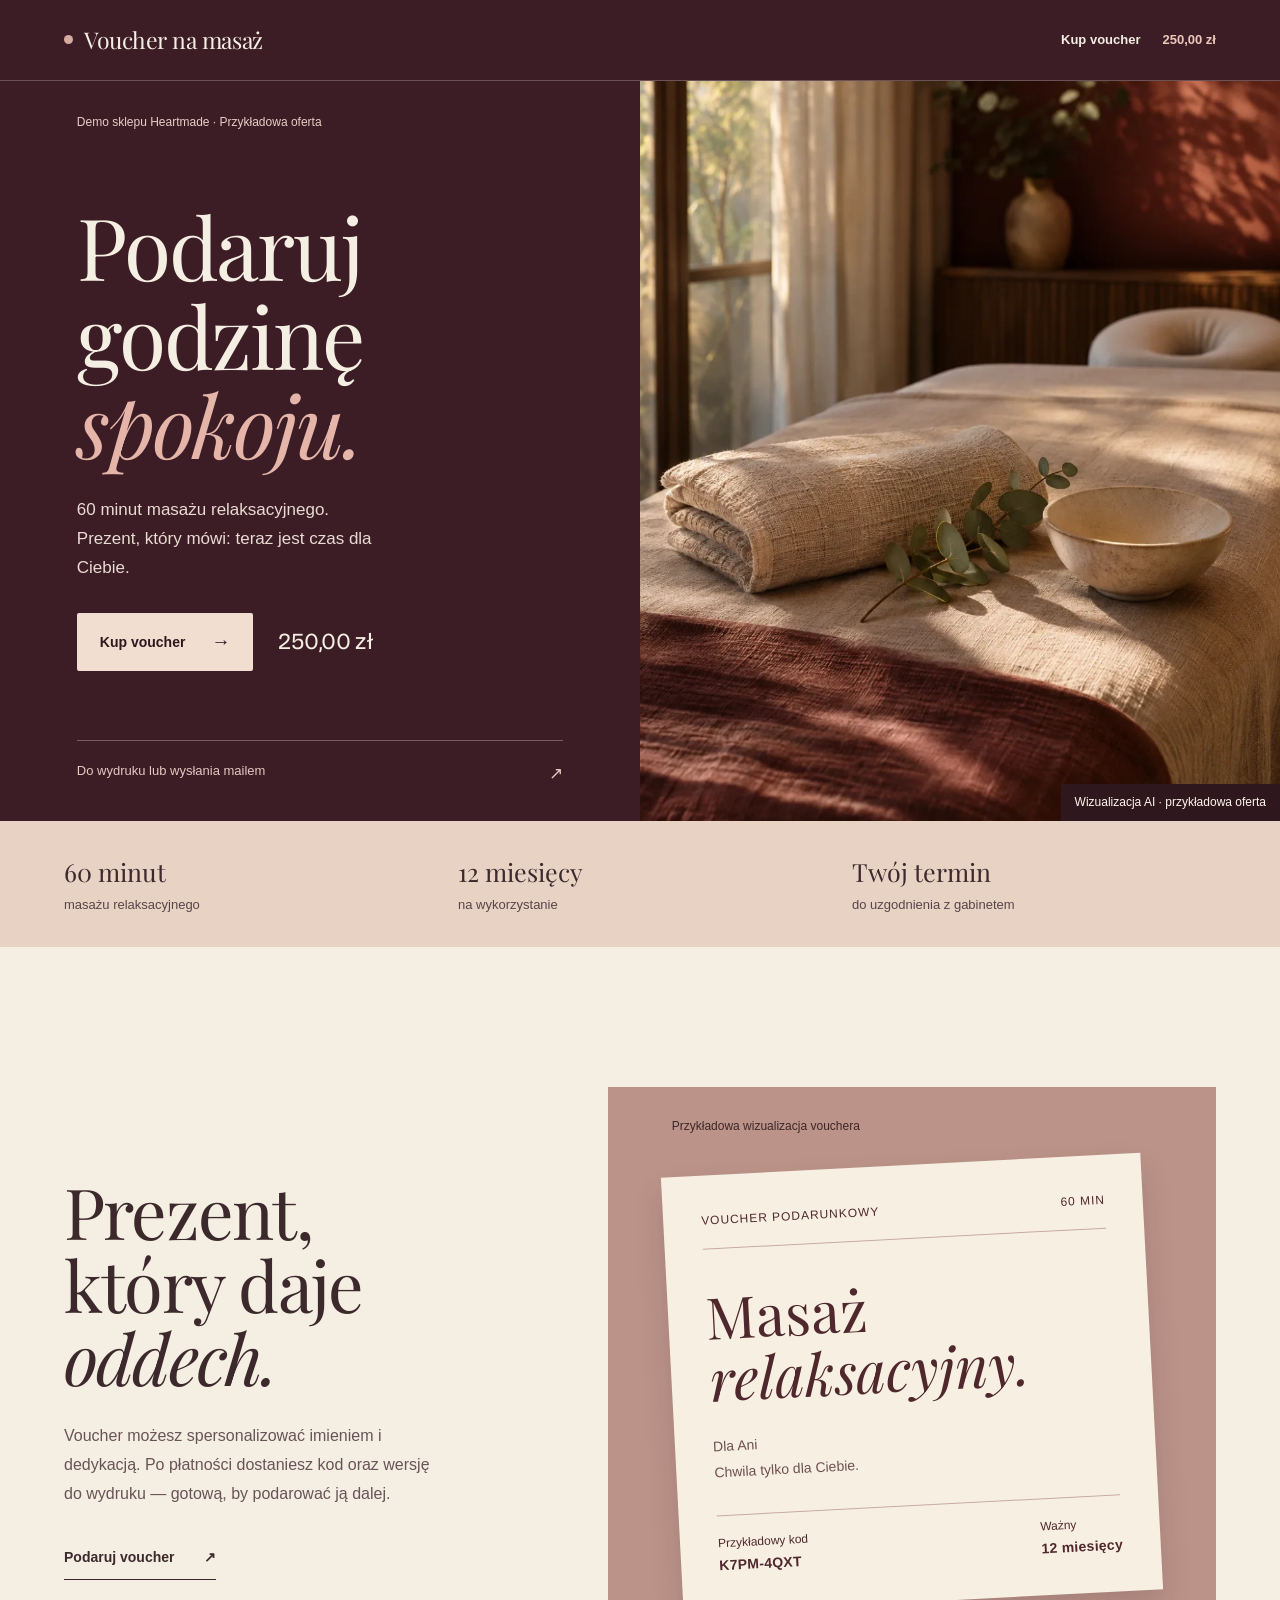
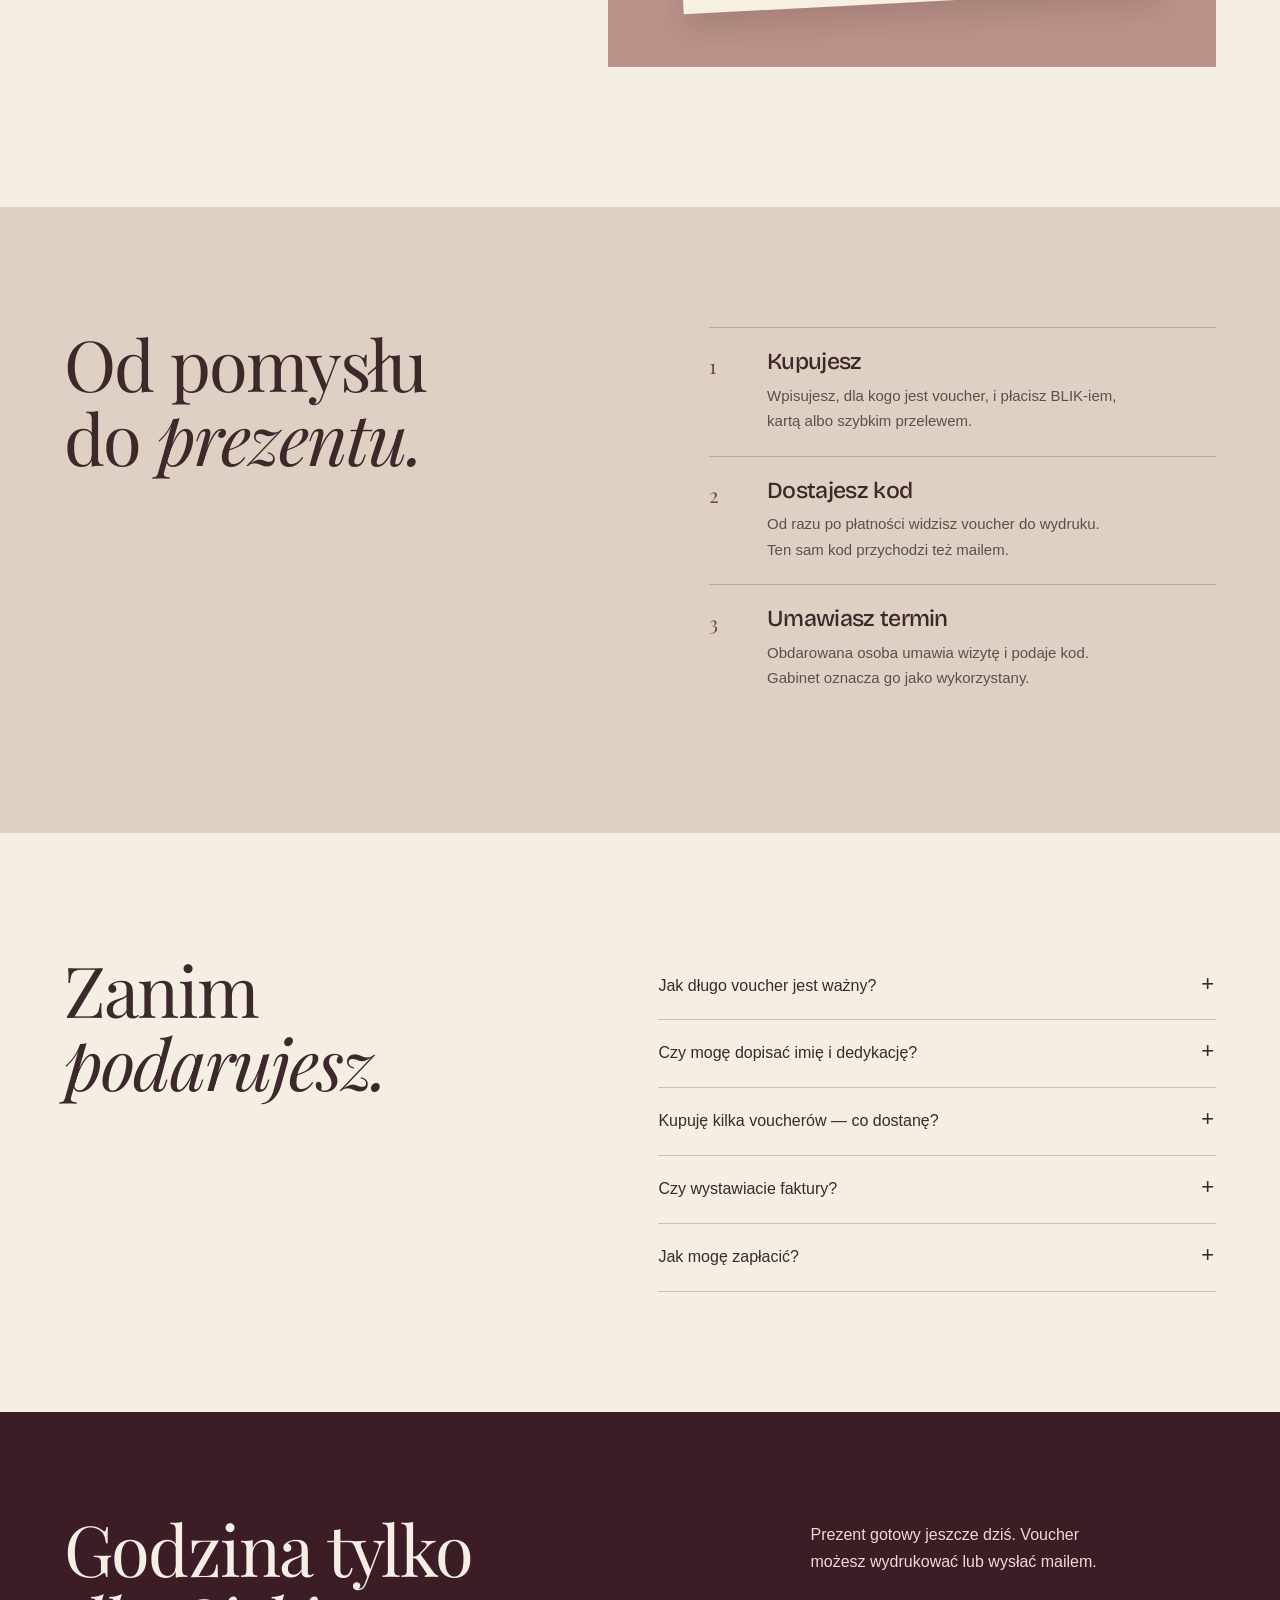
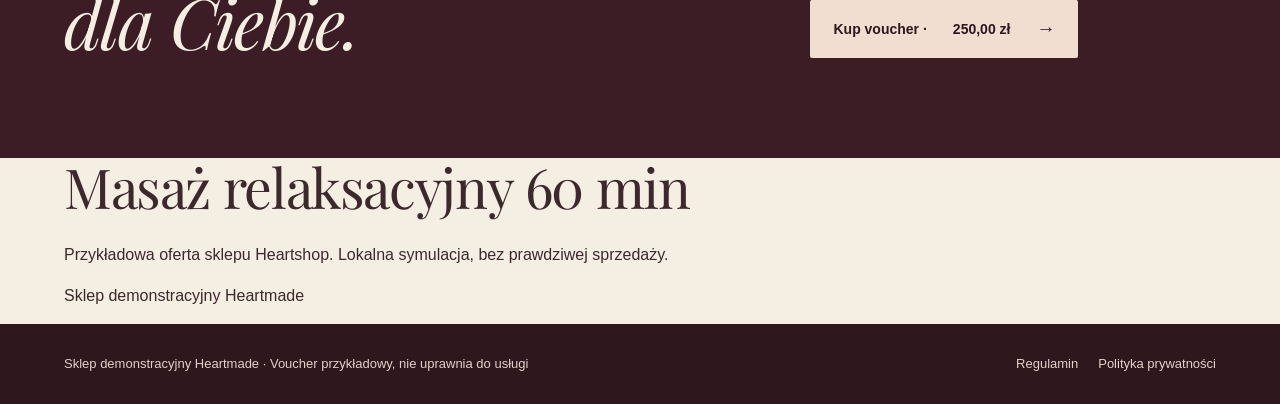
==== public/heartshop/index.html @ 8cb32f6d "Keep per-voucher codes, demo label and gates on retried payments - Redemption is by each voucher's o" ====
<!doctype html>
<html lang="pl" data-offer="masaz-60">
<head>
<meta charset="utf-8">
<meta name="viewport" content="width=device-width, initial-scale=1">
<title>Masaż relaksacyjny 60 min — Sklep demonstracyjny Heartmade</title>
<meta name="description" content="Przykładowa oferta sklepu Heartshop. Lokalna symulacja, bez prawdziwej sprzedaży.">
<meta name="robots" content="noindex, nofollow">
<link rel="stylesheet" href="assets/shop.css?v=10">
<link rel="stylesheet" href="assets/voucher-landing.css?v=1">
<!-- BEGIN STOREFRONT METADATA -->

<!-- END STOREFRONT METADATA -->
</head>
<body class="voucher-landing">
<div class="demo-banner" id="demo-banner" hidden>Sklep demonstracyjny — płatności w trybie testowym.</div>
<header class="site-header voucher-header on-night">
  <div class="wrap">
    <a class="brand" href="./">Voucher na masaż</a>
    <div class="header-end"><a class="badge" href="zamowienie.html">Kup voucher <span data-price>250,00 zł</span></a></div>
  </div>
</header>
<main>
  <section class="gift-hero">
    <div class="gift-intro">
      <p class="gift-demo">Demo sklepu Heartmade · Przykładowa oferta</p>
      <div class="gift-intro-main">
        <h1>Podaruj<br>godzinę <em>spokoju.</em></h1>
        <p class="gift-lead">60 minut masażu relaksacyjnego. Prezent, który mówi: teraz jest czas dla Ciebie.</p>
        <div class="gift-purchase">
          <a class="btn" href="zamowienie.html">Kup voucher</a>
          <span class="price" data-price>250,00 zł</span>
        </div>
      </div>
      <p class="gift-intro-note">Do wydruku lub wysłania mailem <span aria-hidden="true">↗</span></p>
    </div>
    <figure class="gift-photo">
      <img src="assets/voucher-massage.webp" alt="Przykładowe wnętrze gabinetu masażu" width="1000" height="1500" fetchpriority="high">
      <figcaption>Wizualizacja AI · przykładowa oferta</figcaption>
    </figure>
  </section>
  <section class="gift-essentials" aria-label="Informacje o voucherze">
    <div class="wrap gift-essentials-inner">
      <p><strong>60 minut</strong><span>masażu relaksacyjnego</span></p>
      <p><strong>12 miesięcy</strong><span>na wykorzystanie</span></p>
      <p><strong>Twój termin</strong><span>do uzgodnienia z gabinetem</span></p>
    </div>
  </section>
  <section class="gift-story">
    <div class="wrap gift-story-grid">
      <div class="gift-story-copy">
        <h2>Prezent, który daje <em>oddech.</em></h2>
        <p>Voucher możesz spersonalizować imieniem i dedykacją. Po płatności dostaniesz kod oraz wersję do wydruku — gotową, by podarować ją dalej.</p>
        <a class="gift-link" href="zamowienie.html">Podaruj voucher <span aria-hidden="true">↗</span></a>
      </div>
      <div class="gift-preview">
        <span class="gift-preview-caption">Przykładowa wizualizacja vouchera</span>
        <div class="gift-ticket" aria-label="Przykładowy wygląd vouchera">
          <div class="ticket-top"><span>Voucher podarunkowy</span><span>60 min</span></div>
          <div class="ticket-main"><span>Masaż<br><em>relaksacyjny.</em></span></div>
          <div class="ticket-dedication"><span>Dla Ani</span><span>Chwila tylko dla Ciebie.</span></div>
          <div class="ticket-bottom"><span>Przykładowy kod<br><strong>K7PM-4QXT</strong></span><span>Ważny<br><strong>12 miesięcy</strong></span></div>
        </div>
      </div>
    </div>
  </section>
  <section class="gift-steps">
    <div class="wrap gift-steps-grid">
      <h2>Od pomysłu<br>do <em>prezentu.</em></h2>
      <div class="gift-step-list">
        <div><span class="step-number">1</span><div><h3>Kupujesz</h3><p>Wpisujesz, dla kogo jest voucher, i płacisz BLIK-iem, kartą albo szybkim przelewem.</p></div></div>
        <div><span class="step-number">2</span><div><h3>Dostajesz kod</h3><p>Od razu po płatności widzisz voucher do wydruku. Ten sam kod przychodzi też mailem.</p></div></div>
        <div><span class="step-number">3</span><div><h3>Umawiasz termin</h3><p>Obdarowana osoba umawia wizytę i podaje kod. Gabinet oznacza go jako wykorzystany.</p></div></div>
      </div>
    </div>
  </section>
  <section class="gift-faq-section">
    <div class="wrap faq">
      <h2>Zanim<br><em>podarujesz.</em></h2>
      <div>
        <details><summary>Jak długo voucher jest ważny?</summary><p>12 miesięcy od dnia zakupu. Dokładna data ważności jest na voucherze i w mailu.</p></details>
        <details><summary>Czy mogę dopisać imię i dedykację?</summary><p>Tak. W zamówieniu wpiszesz, dla kogo jest voucher, i krótką dedykację. Obie rzeczy pojawią się na voucherze do wydruku.</p></details>
        <details><summary>Kupuję kilka voucherów — co dostanę?</summary><p>Każdy voucher ma osobny kod, więc możesz je podarować różnym osobom.</p></details>
        <details><summary>Czy wystawiacie faktury?</summary><p><!-- BEGIN INVOICE REQUEST -->
Faktura na żądanie: odpowiedz na wiadomość z potwierdzeniem zamówienia i podaj numer zamówienia. Sprzedawca uzgodni z Tobą dane i ręcznie wystawi fakturę poza sklepem. To przykładowa instrukcja do zatwierdzenia przez sprzedawcę.
<!-- END INVOICE REQUEST --></p></details>
        <details><summary>Jak mogę zapłacić?</summary><p>BLIK-iem, Google Pay, Apple Pay albo szybkim przelewem. Płatności obsługuje Paymove.</p></details>
      </div>
    </div>
  </section>
  <section class="gift-close">
    <div class="wrap gift-close-inner">
      <h2>Godzina tylko<br><em>dla Ciebie.</em></h2>
      <div><p>Prezent gotowy jeszcze dziś. Voucher możesz wydrukować lub wysłać mailem.</p><a class="btn" href="zamowienie.html">Kup voucher · <span data-price>250,00 zł</span></a></div>
    </div>
  </section>
<!-- BEGIN STOREFRONT FACTS -->
<section class="wrap" aria-label="Oferta i sprzedawca"><h2>Masaż relaksacyjny 60 min</h2><p>Przykładowa oferta sklepu Heartshop. Lokalna symulacja, bez prawdziwej sprzedaży.</p><p>Sklep demonstracyjny Heartmade</p></section>
<!-- END STOREFRONT FACTS -->
</main>
<footer class="site-footer">
  <div class="wrap"><span>Sklep demonstracyjny Heartmade · Voucher przykładowy, nie uprawnia do usługi</span><nav><a href="regulamin.html">Regulamin</a><a href="polityka-prywatnosci.html">Polityka prywatności</a></nav></div>
</footer>
<script src="assets/i18n.js?v=8"></script>
<script src="assets/landing.js?v=5"></script>
</body>
</html>
---- public/heartshop/assets/shop.css ----
/* "Światło po zmroku": ink navy and candle honey up front, a calm light checkout after. */
@font-face { font-family: "Bricolage Grotesque"; font-style: normal; font-weight: 400; font-display: swap; src: url(fonts/bricolage-grotesque-400.woff2) format("woff2"); }
@font-face { font-family: "Bricolage Grotesque"; font-style: normal; font-weight: 500; font-display: swap; src: url(fonts/bricolage-grotesque-500.woff2) format("woff2"); }
:root {
  --night: #111e30;
  --deep: #0c1726;
  --honey: #f0be76;
  --honey-hover: #ffcf8d;
  --paper: #f5f6f8;
  --panel: #e9eef3;
  --white: #fff;
  --ink: #172538;
  --dim: #566375;
  --line: #d4dbe3;
  --field: #b9c5d2;
  --on-night: #f8f6ef;
  --on-night-dim: #c1cddd;
  --night-line: #354153;
  --error: #9b2c1f;
  --sans: -apple-system, BlinkMacSystemFont, "Segoe UI", sans-serif;
  --display: "Bricolage Grotesque", var(--sans);
  color-scheme: light;
}
* { box-sizing: border-box; }
[hidden] { display: none !important; }
html { -webkit-text-size-adjust: 100%; }
body { margin: 0; background: var(--paper); color: var(--ink); font: 16px/1.55 var(--sans); }
img, svg { display: block; max-width: 100%; }
a { color: inherit; text-underline-offset: 4px; }
button, input { font: inherit; -webkit-tap-highlight-color: transparent; }
button, a, input { touch-action: manipulation; }
::selection { background: var(--honey); color: var(--deep); }
h1, h2, h3 { font-family: var(--display); font-weight: 500; letter-spacing: -.035em; line-height: 1.06; margin: 0 0 .5em; text-wrap: balance; }
h1 { font-size: clamp(48px, 6.2vw, 88px); }
h2 { font-size: clamp(34px, 4vw, 55px); }
h3 { font-size: 25px; }
p { margin: 0 0 1em; }
.wrap { width: min(1280px, 90%); margin: 0 auto; }
.narrow { width: min(760px, 90%); }
.muted { color: var(--dim); }
.small { font-size: 13px; }
:focus-visible { outline: 3px solid #a66a24; outline-offset: 4px; }
.eyebrow { color: var(--dim); font-size: 13px; margin: 0 0 18px; }

/* Buttons: honey block, label left, arrow right */
.btn {
  display: inline-flex; align-items: center; justify-content: space-between; gap: 26px;
  min-height: 54px; padding: 15px 23px; border: 0; border-radius: 7px;
  background: var(--honey); color: var(--ink); font-size: 14px; font-weight: 600; line-height: 1.3;
  text-decoration: none; cursor: pointer; transition: background .18s, transform .18s;
}
.btn::after { content: "→"; font-size: 19px; font-weight: 400; line-height: 1; }
.btn:hover { background: var(--honey-hover); transform: translateY(-2px); }
.btn[disabled] { opacity: .5; cursor: wait; transform: none; }
.btn-block { width: 100%; }
.btn-ghost { background: transparent; color: var(--ink); box-shadow: inset 0 0 0 1px var(--field); }
.btn-ghost:hover { background: var(--white); transform: none; }
.btn-ghost::after, .btn-sm::after { content: none; }
.btn-sm { min-height: 44px; padding: 0 14px; font-size: 13px; justify-content: center; }

/* Header / footer */
.site-header { position: sticky; top: var(--banner-h, 0px); z-index: 10; background: var(--paper); border-bottom: 1px solid var(--line); }
.site-header .wrap { display: flex; align-items: center; justify-content: space-between; gap: 20px; min-height: 88px; }
.site-header.on-night { background: var(--night); color: var(--on-night); border-bottom-color: transparent; transition: border-color .18s; }
.site-header.on-night.scrolled { border-bottom-color: var(--night-line); }
.brand { display: inline-flex; align-items: center; gap: 11px; font-family: var(--display); font-size: 25px; letter-spacing: -.035em; line-height: 1.1; text-decoration: none; text-transform: lowercase; }
.brand::before { content: ""; width: 16px; height: 25px; flex: none; border: 1.5px solid currentColor; border-radius: 60% 40% 55% 45%; transform: rotate(18deg); }
.badge { font-size: 13px; text-decoration: none; white-space: nowrap; }
a.badge { font-weight: 600; }
a.badge:hover { text-decoration: underline; }
.badge.secure { color: var(--dim); }
.header-end { display: flex; align-items: center; gap: 18px; }
.lang { display: flex; font-size: 13px; font-weight: 600; letter-spacing: .04em; }
.lang > * { display: inline-flex; align-items: center; min-height: 44px; padding: 0 7px; text-decoration: none; }
.lang a { color: var(--dim); }
.lang a:hover { color: inherit; text-decoration: underline; }
.on-night .lang a { color: var(--on-night-dim); }
.on-night .lang a:hover { color: var(--on-night); }
.site-footer { border-top: 1px solid var(--line); padding: 28px 0 36px; font-size: 13px; color: var(--dim); }
.site-footer .wrap { display: flex; flex-wrap: wrap; gap: 8px 28px; justify-content: space-between; }
.site-footer nav { display: flex; gap: 20px; }
.site-footer a { text-decoration: none; }
.site-footer a:hover { text-decoration: underline; }
.demo-banner { position: sticky; top: 0; z-index: 30; background: #e8edf2; border-bottom: 1px solid #cdd5df; color: #405168; font-size: 13px; line-height: 1.4; text-align: center; padding: 10px 5%; }

/* Landing */
.top { background: var(--night); color: var(--on-night); }
.hero { display: grid; grid-template-columns: 1.05fr 1fr; gap: 4%; align-items: center; min-height: 665px; }
.hero-copy { padding: 35px 0 60px; }
.top .eyebrow { color: var(--on-night-dim); }
.hero h1 { max-width: 8.6em; margin-bottom: 0; }
.hero h1 em { font-style: normal; color: var(--honey); }
.lead { font-size: 17px; max-width: 40ch; }
.hero .lead { color: var(--on-night-dim); margin: 29px 0 0; text-wrap: pretty; }
.buy-row { display: flex; align-items: center; gap: 26px; margin: 34px 0 20px; }
.price { font-family: var(--display); font-size: 30px; letter-spacing: -.025em; white-space: nowrap; }
.reassure { display: flex; flex-wrap: wrap; gap: 4px 20px; padding: 0; margin: 0; list-style: none; font-size: 13px; color: var(--on-night-dim); }
.visual { position: relative; align-self: stretch; min-width: 0; min-height: 480px; margin: 15px 0 0; }
.visual img { position: absolute; inset: 0; width: 100%; height: 100%; object-fit: cover; object-position: 50% 58%; border-radius: 160px 160px 0 0; }
.visual figcaption { position: absolute; left: 22px; right: 20px; bottom: 19px; padding: 9px 12px; border-radius: 5px; background: var(--deep); color: #fff; font-size: 12px; }
.facts { display: flex; justify-content: space-between; gap: 20px; padding: 25px 0; border-top: 1px solid var(--night-line); font-size: 13px; color: var(--on-night-dim); }
.facts strong { color: var(--on-night); font-weight: 500; }

.section { padding: 85px 0 0; }
.features { display: grid; grid-template-columns: repeat(3, 1fr); gap: 40px; margin-top: 44px; padding: 30px 0; border-top: 1px solid var(--line); border-bottom: 1px solid var(--line); }
.card p:last-child { margin-bottom: 0; }
.features h3 { margin-bottom: 10px; }
.features p { font-size: 14px; max-width: 32ch; text-wrap: pretty; }
.split { display: grid; grid-template-columns: 1fr 1fr; gap: 10%; align-items: start; }
.split .muted { max-width: 43ch; }
.specs { margin: 0; padding: 0; list-style: none; border-top: 1px solid var(--line); font-size: 14px; }
.specs li { display: flex; justify-content: space-between; gap: 16px; padding: 14px 0; border-bottom: 1px solid var(--line); }
.specs li span:first-child { color: var(--dim); }
.faq { display: grid; grid-template-columns: .8fr 1.2fr; gap: 14%; padding-bottom: 85px; }
.faq h2 { max-width: 9ch; }
.faq details { border-bottom: 1px solid var(--line); }
.faq summary { cursor: pointer; list-style: none; padding: 19px 36px 19px 0; position: relative; }
.faq summary::-webkit-details-marker { display: none; }
.faq summary::after { content: "+"; position: absolute; right: 2px; top: 14px; font-size: 22px; font-weight: 300; transition: transform .2s; }
.faq details[open] summary::after { transform: rotate(45deg); }
.faq details p { color: var(--dim); font-size: 14px; padding-right: 36px; }
.cta-final { background: #e5eaf0; padding: 42px 0; }
.cta-final .wrap { display: flex; align-items: center; justify-content: space-between; gap: 25px; }
.cta-final h2 { font-size: 36px; margin-bottom: 10px; }
.cta-final p { color: var(--dim); font-size: 14px; margin: 0; }
.cta-final .btn { flex: none; }

/* Checkout */
.checkout { padding: 45px 0 65px; }
.checkout h1 { font-size: 48px; margin: 22px 0 12px; }
.back { font-size: 13px; color: var(--dim); text-decoration: none; }
.back:hover { color: var(--ink); text-decoration: underline; }
.layout { display: flex; flex-direction: column; gap: 22px; margin-top: 34px; }
.summary { display: contents; }
.sum-product { order: 1; }
.form { order: 2; }
.sum-pay { order: 3; }
.sum-product, .sum-pay { background: var(--panel); border-radius: 12px; padding: 24px; }
@media (min-width: 900px) {
  .layout { display: grid; grid-template-columns: minmax(0, 1.25fr) minmax(0, .85fr); gap: 9%; align-items: start; }
  .summary { display: flex; flex-direction: column; position: sticky; top: calc(108px + var(--banner-h, 0px)); z-index: 1; grid-column: 2; grid-row: 1; background: var(--panel); border-radius: 12px; }
  .sum-product, .sum-pay { background: none; padding: 30px; }
  .sum-pay { padding-top: 0; }
  .form { grid-column: 1; grid-row: 1; }
}
.fieldset { border: 0; border-top: 1px solid var(--line); margin: 0; padding: 26px 0 30px; min-width: 0; }
.fieldset legend { float: left; width: 100%; padding: 0; font-family: var(--display); font-size: 25px; font-weight: 500; letter-spacing: -.035em; line-height: 1.06; margin-bottom: 20px; }
.fieldset legend + * { clear: left; }
.grid { display: grid; gap: 18px; }
@media (min-width: 560px) { .grid-2 { grid-template-columns: 1fr 1fr; } .grid-pc { grid-template-columns: 9em 1fr; } }
.field label { display: block; font-size: 13px; font-weight: 550; margin-bottom: 7px; }
.field input {
  width: 100%; min-width: 0; min-height: 50px; padding: 13px 14px; border: 1px solid var(--field); border-radius: 6px;
  background: var(--white); color: var(--ink); caret-color: #a76b21; font-size: 16px; transition: border-color .15s;
}
.field textarea {
  display: block; width: 100%; min-width: 0; min-height: 96px; padding: 13px 14px; border: 1px solid var(--field); border-radius: 6px;
  background: var(--white); color: var(--ink); caret-color: #a76b21; font: inherit; font-size: 16px; resize: vertical;
}
.field input::placeholder, .field textarea::placeholder { color: #627085; }
.field input:focus, .field textarea:focus { outline: 2px solid #2b465f; outline-offset: 0; border-color: #2b465f; }
.field.invalid input { border-color: var(--error); }
.field .hint, .address > .hint { font-size: 12px; color: var(--dim); margin-top: 7px; }
.address > .hint { margin-top: -6px; }
.error { display: none; color: var(--error); font-size: 12px; margin-top: 7px; }
.invalid > .error, .field.invalid .error { display: block; }

.options { display: grid; gap: 10px; }
.option { position: relative; display: flex; align-items: center; gap: 12px; padding: 16px; border: 1px solid #bec9d4; border-radius: 7px; background: var(--white); cursor: pointer; }
.option input { position: absolute; opacity: 0; pointer-events: none; }
.option .dot { flex: none; width: 18px; height: 18px; border-radius: 50%; border: 1px solid #627085; display: grid; place-items: center; background: var(--white); }
.option input:checked ~ .dot { border-color: #203c56; }
.option input:checked ~ .dot::after { content: ""; width: 10px; height: 10px; border-radius: 50%; background: #203c56; }
.option:has(input:checked) { border-color: #2b465f; background: #eaf0f5; }
.option:has(input:focus-visible) { outline: 3px solid #a66a24; outline-offset: 2px; }
.option .body { flex: 1; min-width: 0; }
.option .title { display: block; font-size: 14px; font-weight: 550; }
.option .sub { display: block; font-size: 12px; color: var(--dim); }
.option .cost { font-size: 14px; white-space: nowrap; font-variant-numeric: tabular-nums; }
.option .cost.free { font-weight: 600; }
.reveal, .address { margin-top: 18px; }
.reveal[hidden] { display: none; }

.point { display: flex; align-items: center; gap: 14px; padding: 14px 16px; border: 1px solid #2b465f; border-radius: 7px; background: #eaf0f5; }
.point .body { flex: 1; min-width: 0; font-size: 14px; }
.point strong { display: block; font-weight: 550; }

.check { display: flex; gap: 10px; align-items: center; min-height: 44px; cursor: pointer; font-size: 14px; }
.check input { flex: none; width: 18px; height: 18px; margin: 0; accent-color: #203c56; }
.check-wrap.invalid .check { color: var(--error); }

.product-line { display: flex; gap: 16px; align-items: center; }
.thumb { flex: none; width: 64px; height: 78px; object-fit: cover; object-position: center 65%; border-radius: 5px; }
.product-line .body { flex: 1; min-width: 0; }
.product-line .name { font-family: var(--display); font-size: 22px; font-weight: 500; letter-spacing: -.035em; line-height: 1.1; }
.product-line .variant { font-size: 12px; color: var(--dim); margin-top: 6px; }
.price-each { font-size: 14px; white-space: nowrap; }
.qty-row { display: flex; align-items: center; justify-content: space-between; margin-top: 20px; padding-top: 20px; border-top: 1px solid #c6d1dd; font-size: 13px; }
.stepper { display: inline-flex; align-items: center; border: 1px solid #c6d1dd; border-radius: 6px; background: var(--white); overflow: hidden; }
.stepper button { width: 44px; height: 44px; border: 0; background: none; font-size: 20px; cursor: pointer; color: var(--ink); }
.stepper button:hover:not(:disabled) { background: #dce4ec; }
.stepper button:disabled { opacity: .35; cursor: default; }
.stepper output { min-width: 2.4em; text-align: center; font-variant-numeric: tabular-nums; }
.totals { margin: 0 0 16px; font-size: 14px; }
.totals div { display: flex; justify-content: space-between; gap: 14px; padding: 8px 0; font-variant-numeric: tabular-nums; }
.totals .grand { border-top: 1px solid #c6d1dd; margin-top: 12px; padding-top: 20px; font-size: 22px; font-weight: 600; }
.sum-pay .btn { background: var(--night); color: var(--white); }
.sum-pay .btn:hover { background: #263c55; }
.nudge { font-size: 13px; color: #5d4226; background: #faefd9; border-radius: 6px; padding: 10px 13px; margin-bottom: 16px; }
.nudge[hidden] { display: none; }
.pay-note { margin: 14px 0 0; font-size: 12px; color: var(--dim); text-align: center; }
.form-alert { padding: 12px 14px; border: 1px solid var(--error); border-radius: 6px; color: var(--error); font-size: 13px; margin-bottom: 16px; background: var(--white); }
.form-alert.info { border-color: transparent; color: #5d4226; background: #faefd9; }
.form-alert[hidden] { display: none; }
.methods { margin-top: 16px; }

dialog.map { width: min(960px, 100vw - 24px); height: min(720px, 100dvh - 24px); padding: 0; border: 0; border-radius: 12px; }
dialog.map::backdrop { background: rgba(12, 23, 38, .6); }
dialog.map .bar { display: flex; justify-content: space-between; align-items: center; padding: 10px 16px; border-bottom: 1px solid var(--line); }
dialog.map[open] { display: flex; flex-direction: column; }
#map-host { flex: 1; min-height: 0; }
#map-host inpost-geowidget, #map-host iframe { display: block; width: 100%; height: 100%; border: 0; }

.spinner { width: 22px; height: 22px; border-radius: 50%; border: 2px solid currentColor; border-right-color: transparent; animation: spin .8s linear infinite; }
@keyframes spin { to { transform: rotate(360deg); } }

/* Thank-you / legal */
.thanks { display: grid; grid-template-columns: 1.15fr .85fr; gap: 12%; align-items: center; min-height: 650px; padding: 65px 0; }
.thanks h1 { font-size: clamp(45px, 5vw, 68px); margin: 23px 0 18px; }
.thanks .lead { color: var(--dim); font-size: 16px; max-width: 45ch; margin-bottom: 0; }
.thanks .btn { margin-top: 22px; }
.thanks .badge-mark { width: 54px; height: 54px; border-radius: 50%; display: grid; place-items: center; font-size: 24px; background: #dfe9e3; color: #315844; }
.thanks .badge-mark.wait { background: #faefd9; color: #7a5420; }
.thanks-photo { aspect-ratio: 4 / 5; width: 100%; height: auto; object-fit: cover; object-position: 50% 62%; border-radius: 120px 120px 0 0; }
.legal { padding: 56px 0; }
.legal h1 { font-size: clamp(40px, 5vw, 56px); }
.legal h2 { font-size: 25px; margin-top: 1.8em; }
.legal p { color: var(--dim); }
.legal p.form-alert { color: #5d4226; }
.placeholder { background: #faefd9; color: #5d4226; padding: 0 .25em; }

/* Voucher: the card is the product, so it is also the hero visual, the thank-you visual and the printout */
.voucher-visual { display: grid; place-items: center; align-self: stretch; min-height: 480px; margin: 15px 0 0; }
.voucher-card {
  --notch: 15px;
  position: relative; display: grid; gap: 10px; width: min(460px, 100%); padding: 34px 34px 30px;
  border-radius: 14px; background: linear-gradient(150deg, #fff7ea, #f6dfb8 70%, #f0be76); color: var(--deep);
  box-shadow: 0 30px 60px -28px rgba(0, 0, 0, .55);
  -webkit-mask: radial-gradient(circle var(--notch) at 0 62%, #0000 98%, #000) left / 51% 100% no-repeat,
                radial-gradient(circle var(--notch) at 100% 62%, #0000 98%, #000) right / 51% 100% no-repeat;
          mask: radial-gradient(circle var(--notch) at 0 62%, #0000 98%, #000) left / 51% 100% no-repeat,
                radial-gradient(circle var(--notch) at 100% 62%, #0000 98%, #000) right / 51% 100% no-repeat;
}
.voucher-visual .voucher-card { transform: rotate(-4deg); }
.voucher-card [hidden] { display: none !important; }
.v-kind { font-size: 12px; font-weight: 600; letter-spacing: .14em; text-transform: uppercase; color: #7a5420; }
.v-product { font-family: var(--display); font-size: clamp(30px, 3.4vw, 42px); font-weight: 500; letter-spacing: -.035em; line-height: 1.04; text-wrap: balance; }
.v-for { font-size: 17px; }
.v-dedication { font-size: 15px; font-style: italic; color: #4a3a26; max-width: 36ch; }
.v-code-row { display: flex; align-items: baseline; justify-content: space-between; gap: 16px; margin-top: 12px; padding-top: 18px; border-top: 1.5px dashed rgba(12, 23, 38, .35); }
.v-code-label { font-size: 12px; letter-spacing: .14em; text-transform: uppercase; color: #7a5420; }
.v-code { font: 600 clamp(24px, 3vw, 30px)/1 ui-monospace, "SF Mono", Menlo, monospace; letter-spacing: .08em; }
.v-valid, .v-how, .v-seller { font-size: 13px; color: #4a3a26; }
.v-seller { font-weight: 600; }
.voucher-card.used .v-code { text-decoration: line-through; opacity: .55; }
.thanks-visual { min-height: 0; }
.voucher-page main { padding: 48px 0 72px; }
.vouchers { display: grid; gap: 28px; justify-items: center; }
.vouchers .voucher-card { width: min(560px, 100%); }
.thanks-wait h1 { font-size: clamp(36px, 5vw, 52px); }

@media print {
  @page { margin: 14mm; }
  body { background: #fff; }
  .no-print, .demo-banner { display: none !important; }
  .voucher-page main { padding: 0; }
  .vouchers { gap: 10mm; }
  .voucher-card { box-shadow: none; border: 1px solid #c9b48f; break-inside: avoid; print-color-adjust: exact; -webkit-print-color-adjust: exact; }
}

@media (max-width: 900px) {
  .hero { min-height: 580px; }
  .hero h1 { font-size: 58px; }
  .buy-row { flex-wrap: wrap; gap: 18px; }
  .visual img { border-radius: 120px 120px 0 0; }
}
@media (max-width: 640px) {
  .site-header .wrap { min-height: 72px; gap: 12px; }
  .brand { font-size: 20px; }
  .header-end { gap: 8px; }
  .lang > * { padding: 0 5px; }
  .hero { display: flex; flex-direction: column; gap: 0; align-items: stretch; min-height: 0; }
  .hero-copy { display: contents; }
  .top .eyebrow { order: 0; margin: 18px 0 10px; }
  .hero h1 { order: 1; font-size: 54px; max-width: 10ch; padding-bottom: 25px; }
  .visual { order: 2; flex: none; height: 340px; min-height: 340px; margin: 0 0 24px; }
  .hero .voucher-visual { order: 2; min-height: 0; margin: 0 0 28px; padding: 8px 4px; }
  .voucher-card { padding: 26px 24px 24px; --notch: 12px; }
  .visual img { border-radius: 100px 100px 0 0; object-position: 50% 62%; }
  .visual figcaption { left: 12px; right: 12px; bottom: 12px; }
  .hero .lead { order: 3; font-size: 15px; margin: 0; }
  .buy-row { order: 4; flex-wrap: nowrap; justify-content: space-between; gap: 14px; margin: 23px 0 18px; }
  .price { font-size: 27px; }
  .btn { padding: 15px 17px; gap: 13px; }
  .reassure { order: 5; margin-bottom: 27px; }
  .facts { padding: 20px 0; font-size: 12px; gap: 14px; }
  .facts span { max-width: 12ch; }
  .facts strong { display: block; }
  .section { padding-top: 48px; }
  .features { grid-template-columns: 1fr; gap: 26px; margin-top: 28px; padding: 27px 0; }
  .features p { max-width: 40ch; }
  .split, .faq { grid-template-columns: 1fr; gap: 20px; }
  .faq { padding-bottom: 48px; }
  .faq h2 { max-width: none; }
  .cta-final { padding: 30px 0; }
  .cta-final .wrap { flex-direction: column; align-items: flex-start; }
  .cta-final h2 { font-size: 30px; }
  .checkout { padding: 30px 0 48px; }
  .checkout h1 { font-size: 38px; }
  .thanks { grid-template-columns: 1fr; gap: 35px; min-height: 0; padding: 36px 0; }
  .thanks h1 { font-size: 49px; }
  .thanks-photo { display: none; }
}
@media (max-width: 420px) { .secure { display: none; } }
@media (prefers-reduced-motion: reduce) {
  *, *::before, *::after { transition: none !important; }
}

/* Heartshop: an editorial product story with a clear, quiet path to checkout. */
:root {
  --night: #efe9de; --deep: #282920; --honey: #693f2e; --honey-hover: #513022;
  --paper: #f7f4ed; --panel: #eee9df; --white: #fffdf9; --ink: #282920;
  --dim: #5d6257; --line: #d8d6c9; --field: #aaa99b; --on-night: #282920;
  --on-night-dim: #54594f; --night-line: #cec9bb;
}
html[data-offer="masaz-60"] {
  --night: #e7d7d0; --deep: #342c32; --honey: #714e5b; --honey-hover: #583a45;
  --paper: #f8f3ee; --panel: #eee4dd; --white: #fffdfa; --ink: #342c32;
  --dim: #675961; --line: #dccfc9; --field: #b7a7a3; --on-night: #342c32;
  --on-night-dim: #62515a; --night-line: #cdbab3;
}
body { background: var(--paper); }
::selection { background: #d6b89e; color: var(--deep); }
:focus-visible { outline-color: #865039; }
.wrap { width: min(1320px, 90%); }
h1, h2, h3 { letter-spacing: -.03em; }
h1 { font-size: clamp(50px, 6.1vw, 88px); line-height: .99; }
h2 { font-size: clamp(36px, 4.3vw, 58px); }
.btn { background: var(--honey); color: #fff; border-radius: 3px; padding: 17px 23px; min-height: 56px; }
.btn:hover { background: var(--honey-hover); }
.btn-ghost { background: transparent; color: var(--ink); }
.btn-ghost:hover { background: var(--white); }
.site-header, .site-header.on-night { background: var(--night); color: var(--ink); border-bottom: 1px solid var(--night-line); }
.site-header .wrap { min-height: 76px; }
.brand { font-size: 22px; text-transform: none; letter-spacing: -.03em; }
.brand::before { width: 11px; height: 11px; border: 1px solid currentColor; border-radius: 50%; transform: none; }
.header-end { gap: 24px; }
a.badge { border-bottom: 1px solid currentColor; padding: 8px 0; }
.on-night .lang a { color: var(--dim); }
.on-night .lang a:hover { color: var(--ink); }
.demo-banner { background: var(--deep); color: #fff; border: 0; }
.top { background: var(--night); }
.hero { grid-template-columns: minmax(0, .92fr) minmax(0, 1.08fr); gap: 7%; min-height: 630px; }
.hero-copy { padding: 65px 0; }
.demo-note { margin: 0 0 30px; color: var(--dim); font-size: 12px; line-height: 1.5; }
.hero h1 { max-width: 10ch; }
.hero h1 em { color: var(--honey); font-style: normal; }
.hero .lead { color: var(--on-night-dim); margin-top: 27px; font-size: 16px; line-height: 1.7; }
.buy-row { gap: 24px; margin: 32px 0 23px; }
.price { font-size: 27px; }
.reassure { color: var(--on-night-dim); gap: 6px 20px; }
.reassure li + li::before { content: '·'; margin-right: 20px; }
.visual { margin: 30px 0 0; min-height: 540px; }
.visual img { border-radius: 0; object-position: 50% 55%; }
.visual figcaption { left: auto; right: 0; bottom: 0; max-width: 265px; margin: 0; padding: 10px 14px; border-radius: 0; background: var(--paper); color: var(--dim); font-size: 13px; }
.facts { padding: 24px 0; font-size: 13px; color: var(--on-night-dim); }
.facts strong { color: var(--ink); }
.section { padding-top: 110px; }
.features { margin-top: 48px; padding: 30px 0 38px; gap: 7%; }
.features h3 { font-size: 24px; }
.features p { font-size: 15px; line-height: 1.7; }
.split { gap: 14%; }
.specs { font-size: 15px; }
.specs li { padding: 17px 0; }
.faq { padding-bottom: 110px; }
.faq summary { padding: 21px 40px 21px 0; }
.faq details p { font-size: 15px; line-height: 1.7; }
.cta-final { background: #e5e0d3; padding: 56px 0; }
html[data-offer="masaz-60"] .cta-final { background: #e8d9d2; }
.cta-final h2 { font-size: clamp(31px, 3vw, 42px); }
.site-footer { padding: 30px 0 38px; }
.checkout { padding-top: 56px; }
.checkout h1 { font-size: clamp(42px, 5vw, 58px); }
.summary, .sum-product, .sum-pay { border-radius: 3px; }
.field input, .field textarea, .option, .point, .stepper { border-radius: 3px; }
.option:has(input:checked), .point { background: var(--panel); border-color: var(--ink); }
.option input:checked ~ .dot { border-color: var(--honey); }
.option input:checked ~ .dot::after { background: var(--honey); }
.check input { accent-color: var(--honey); }
.sum-pay .btn { background: var(--honey); color: white; }
.sum-pay .btn:hover { background: var(--honey-hover); }
.thanks-photo { border-radius: 0; }
.voucher-visual { position: relative; background: #c9b1aa; min-height: 540px; margin: 30px 0 0; padding: 50px; }
.voucher-visual-label { position: absolute; top: 20px; left: 22px; font-size: 13px; color: #493840; }
.voucher-card { display: grid; gap: 12px; width: min(460px, 100%); padding: 38px; border-radius: 2px; background: #faf5eb; color: #342c32; box-shadow: 0 18px 35px rgba(54,35,43,.18); -webkit-mask: none; mask: none; }
.voucher-visual .voucher-card { transform: rotate(-3deg); }
.v-kind, .v-code-label { color: #76545e; letter-spacing: .08em; }
.v-product { font-size: clamp(32px, 3.5vw, 46px); }
.v-dedication, .v-valid, .v-how, .v-seller { color: #62515a; }
.v-code-row { border-top: 1px solid #cdbab3; }
.thumb.voucher-thumb { display: grid; place-items: center; height: 52px; border-radius: 2px; background: #bb9389; }
.voucher-thumb span { display: grid; place-items: center; width: 54px; height: 34px; transform: rotate(-5deg); background: #f8efe3; color: #4e282c; box-shadow: 0 2px 4px #754f4d55; font: italic 12px Georgia, serif; }
.voucher-thumb span::before, .voucher-thumb span::after { content: ""; width: 38px; border-top: 1px solid #c9aaa1; }
@media (max-width: 900px) {
  .hero { min-height: 0; gap: 5%; }
  .hero h1 { font-size: clamp(48px, 7vw, 68px); }
  .visual img { border-radius: 0; }
  .voucher-visual { padding: 30px; }
}
@media (max-width: 640px) {
  .site-header .wrap { min-height: 68px; }
  .brand { font-size: 19px; }
  .header-end { gap: 10px; }
  .hero { display: flex; }
  .hero-copy { display: contents; }
  .demo-note { order: 0; margin: 30px 0 18px; font-size: 13px; }
  .hero h1 { order: 1; font-size: clamp(45px, 12vw, 58px); max-width: 10ch; padding: 0 0 26px; }
  .visual { order: 2; height: 380px; min-height: 380px; margin: 0 0 25px; }
  .visual img { border-radius: 0; }
  .visual figcaption { left: auto; right: 0; bottom: 0; max-width: 245px; }
  .hero .voucher-visual { order: 2; min-height: 335px; margin: 0 0 25px; padding: 45px 27px; }
  .voucher-card { padding: 28px 25px; }
  .hero .lead { order: 3; margin: 0; font-size: 15px; }
  .buy-row { order: 4; margin: 25px 0 20px; }
  .reassure { order: 5; margin-bottom: 28px; }
  .reassure li + li::before { margin-right: 12px; }
  .facts { gap: 12px; }
  .section { padding-top: 65px; }
  .features { gap: 28px; margin-top: 30px; }
  .faq { padding-bottom: 65px; }
  .cta-final { padding: 42px 0; }
  .thanks-photo { display: none; }
}
@media print {
  .voucher-card { box-shadow: none; border: 1px solid #cdbab3; }
}
.demo-context { color: var(--dim); font-size: 13px; margin: 20px 0 0; }
.v-demo { color: #653d4d; font-size: 13px; font-weight: 600; }
---- public/heartshop/assets/voucher-landing.css ----
@font-face{font-family:'Playfair';font-style:normal;font-weight:400;font-display:swap;src:url('fonts/playfair-display-normal-latin-ext.woff2') format('woff2');unicode-range:U+0100-024F,U+1E00-1EFF,U+2020,U+20A0-20AB,U+20AD-20C0,U+2113,U+2C60-2C7F,U+A720-A7FF}
@font-face{font-family:'Playfair';font-style:normal;font-weight:400;font-display:swap;src:url('fonts/playfair-display-normal-latin.woff2') format('woff2')}
@font-face{font-family:'Playfair';font-style:italic;font-weight:400;font-display:swap;src:url('fonts/playfair-display-italic-latin-ext.woff2') format('woff2');unicode-range:U+0100-024F,U+1E00-1EFF,U+2020,U+20A0-20AB,U+20AD-20C0,U+2113,U+2C60-2C7F,U+A720-A7FF}
@font-face{font-family:'Playfair';font-style:italic;font-weight:400;font-display:swap;src:url('fonts/playfair-display-italic-latin.woff2') format('woff2')}
.voucher-landing{--wine:#3c1d26;--wine-deep:#2f171e;--cream:#f5eee3;--muted-cream:#e1c7bf;--rose:#d7aaa0;--ink:#3c292c;--paper:#f5eee3;--dim:#69585a;--line:#d7c8bf;background:var(--cream);color:var(--ink)}
.voucher-landing ::selection{background:#d7aaa0;color:#321820}
.voucher-landing h1,.voucher-landing h2{font-family:Playfair,Georgia,serif;font-weight:400;letter-spacing:-.025em;line-height:1.04}
.voucher-landing h1 em,.voucher-landing h2 em{font-weight:400}
.voucher-landing .btn{background:#f1ded1;color:var(--wine-deep);border-radius:2px;min-height:58px;font-size:14px}
.voucher-landing .btn:hover{background:#fff5e9;transform:translateY(-2px)}
.voucher-landing :focus-visible{outline-color:#c96f5e}
.voucher-landing .demo-banner{background:#f5eee3;color:#3c1d26;border-bottom:1px solid #d8c5b9}
.voucher-landing .voucher-header{position:relative;top:auto;background:var(--wine);color:var(--cream);border-color:rgba(245,238,227,.25)}
.voucher-header .wrap{min-height:80px}
.voucher-header .brand{font-family:Playfair,Georgia,serif;font-size:23px;letter-spacing:-.02em}
.voucher-header .brand::before{width:9px;height:9px;background:#d7aaa0;border:0}
.voucher-header a.badge{display:flex;gap:22px;font-size:13px;border:0;min-height:44px;align-items:center}
.voucher-header a.badge span{color:#edc7ba}
.gift-hero{background:var(--wine);color:var(--cream);display:grid;grid-template-columns:1fr 1fr;min-height:min(740px,calc(100vh - 80px))}
.gift-intro{display:flex;flex-direction:column;padding:32px max(6vw,calc((100vw - 1320px)/2)) 34px;min-width:0}
.gift-demo{font-size:12px;color:#e6cfc6;margin:0}
.gift-intro-main{margin:auto 0;padding:48px 0}
.gift-intro h1{font-size:clamp(58px,6.7vw,96px);max-width:9ch;margin:0;color:var(--cream)}
.gift-intro h1 em{color:#e6b5a9}
.gift-lead{max-width:33ch;color:#eadbd3;font-size:17px;line-height:1.7;margin:28px 0 30px}
.gift-purchase{display:flex;align-items:center;gap:25px}
.gift-purchase .price{font-size:23px;color:var(--cream)}
.gift-intro-note{font-size:13px;color:#e4c9c0;border-top:1px solid rgba(245,238,227,.3);padding-top:20px;margin:0}
.gift-intro-note span{float:right;font-size:17px}
.gift-photo{position:relative;margin:0;min-width:0;min-height:500px;background:#775447;overflow:hidden}
.gift-photo img{width:100%;height:100%;position:absolute;inset:0;object-fit:cover;object-position:center 50%}
.gift-photo figcaption{position:absolute;right:0;bottom:0;padding:9px 14px;background:var(--wine-deep);color:#fff5ed;font-size:12px}
.gift-essentials{background:#e7d2c4}
.gift-essentials-inner{display:grid;grid-template-columns:repeat(3,1fr);padding:32px 0;gap:30px}
.gift-essentials p{margin:0;display:flex;flex-direction:column;gap:3px}
.gift-essentials strong{font-family:Playfair,Georgia,serif;font-size:25px;font-weight:400}
.gift-essentials span{font-size:13px;color:#594448}
.gift-story{padding:140px 0;background:var(--cream)}
.gift-story-grid{display:grid;grid-template-columns:.8fr 1.2fr;gap:12%;align-items:center}
.gift-story h2,.gift-steps h2,.gift-faq-section h2,.gift-close h2{font-size:clamp(45px,5.5vw,76px);margin:0 0 28px}
.gift-story-copy p{color:#685456;font-size:16px;line-height:1.8;max-width:43ch;margin-bottom:28px}
.gift-link{display:inline-flex;gap:30px;padding:10px 0;border-bottom:1px solid currentColor;font-weight:600;font-size:14px;text-decoration:none}
.gift-link:hover{color:#98564c}
.gift-preview{background:#bb9389;padding:30px clamp(25px,5vw,70px) 65px;min-width:0}
.gift-preview-caption{display:block;font-size:12px;color:#3d2729;margin-bottom:30px}
.gift-ticket{background:#f8efe3;color:#4e282c;padding:36px 38px;box-shadow:0 16px 30px rgba(56,28,31,.15);transform:rotate(-3deg)}
.ticket-top,.ticket-bottom{display:flex;justify-content:space-between;gap:20px;font-size:12px}
.ticket-top{border-bottom:1px solid #c9aaa1;padding-bottom:18px;text-transform:uppercase;letter-spacing:.08em}
.ticket-main{font-family:Playfair,Georgia,serif;font-size:clamp(36px,4.5vw,60px);line-height:1.08;margin:35px 0 28px}
.ticket-dedication{display:flex;flex-direction:column;gap:4px;font-size:14px;color:#6e5050}
.ticket-bottom{border-top:1px solid #c9aaa1;margin-top:32px;padding-top:18px;line-height:1.6}
.ticket-bottom strong{font-size:14px;font-weight:600;letter-spacing:.02em}
.gift-steps{background:#ded1c4;padding:120px 0}
.gift-steps-grid{display:grid;grid-template-columns:1fr 1fr;gap:12%}
.gift-step-list>div{display:grid;grid-template-columns:42px 1fr;gap:16px;padding:22px 0;border-top:1px solid #b9a9a0}
.step-number{font-family:Playfair,Georgia,serif;font-size:20px;color:#69484c}
.gift-step-list h3{font-size:23px;margin:0 0 8px}
.gift-step-list p{font-size:15px;line-height:1.7;color:#604d4e;max-width:42ch;margin:0}
.gift-faq-section{padding:120px 0 0}
.gift-faq-section .faq{padding-bottom:120px;gap:12%;grid-template-columns:.9fr 1.1fr}
.gift-faq-section .faq h2{max-width:none}
.gift-faq-section details{border-color:#cdbeb7}
.gift-faq-section details p{color:#604d4e}
.gift-close{background:var(--wine);color:var(--cream);padding:100px 0}
.gift-close-inner{display:grid;grid-template-columns:1.2fr .8fr;gap:12%;align-items:end}
.gift-close h2{margin:0}
.gift-close p{color:#eadbd3;line-height:1.7;max-width:35ch;margin:0 0 25px}
.voucher-landing .site-footer{background:var(--wine-deep);color:#e6cfc6;border:0;padding:30px 0;font-size:13px}
@media(max-width:900px){.gift-hero{min-height:640px}.gift-intro{padding-left:5vw;padding-right:5vw}.gift-intro h1{font-size:clamp(56px,7.5vw,76px)}.gift-story-grid{gap:6%}.gift-steps-grid{gap:7%}}
@media(max-width:640px){
 .voucher-header .wrap{min-height:68px}.voucher-header .brand{font-size:19px}.voucher-header a.badge{gap:8px;font-size:12px}
 .gift-hero{display:flex;flex-direction:column;min-height:0}.gift-intro{display:contents}.gift-demo{order:0;padding:26px 5% 0;font-size:12px}
 .gift-intro-main{display:contents}.gift-intro h1{order:1;font-size:clamp(53px,13vw,68px);padding:20px 5% 28px;max-width:none}
 .gift-photo{order:2;min-height:0;height:440px;margin:0 5%}.gift-photo figcaption{font-size:12px}
 .gift-lead{order:3;margin:0;padding:25px 5% 0;font-size:16px;max-width:38ch}
 .gift-purchase{order:4;padding:23px 5% 26px}.gift-intro-note{order:5;margin:0 5% 28px}
 .gift-essentials-inner{grid-template-columns:1fr;gap:18px;padding:28px 0}.gift-essentials p{display:grid;grid-template-columns:1fr 1.4fr;align-items:baseline;gap:10px}.gift-essentials strong{font-size:21px}
 .gift-story,.gift-steps{padding:75px 0}.gift-story-grid,.gift-steps-grid{grid-template-columns:1fr;gap:40px}
 .gift-story h2,.gift-steps h2,.gift-faq-section h2,.gift-close h2{font-size:clamp(43px,11vw,58px)}
 .gift-preview{padding:25px 30px 45px}.gift-ticket{padding:27px 24px}.ticket-main{font-size:42px;margin:30px 0 24px}
 .gift-faq-section{padding:75px 0 0}.gift-faq-section .faq{display:grid;grid-template-columns:1fr;gap:20px;padding-bottom:75px}
 .gift-close{padding:70px 0}.gift-close-inner{grid-template-columns:1fr;gap:30px}
}
@media(prefers-reduced-motion:reduce){.voucher-landing .btn:hover{transform:none}}
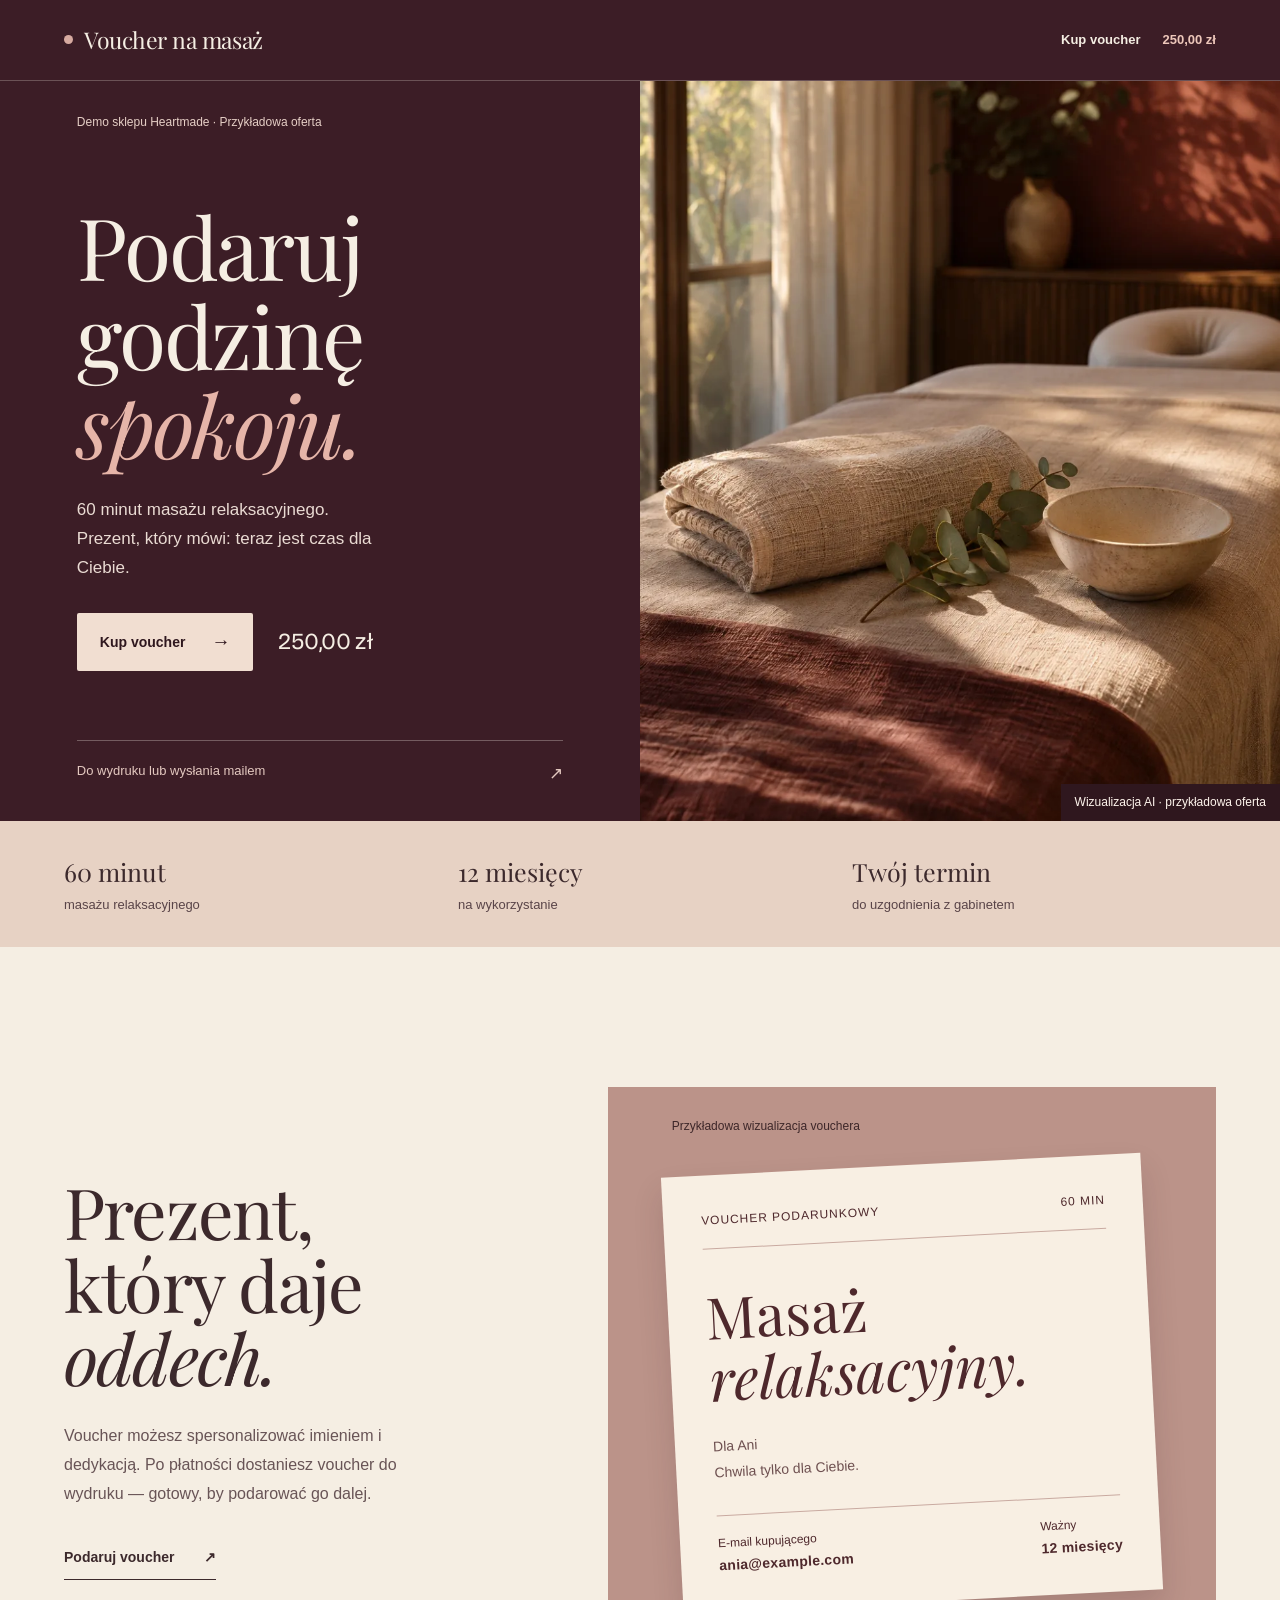
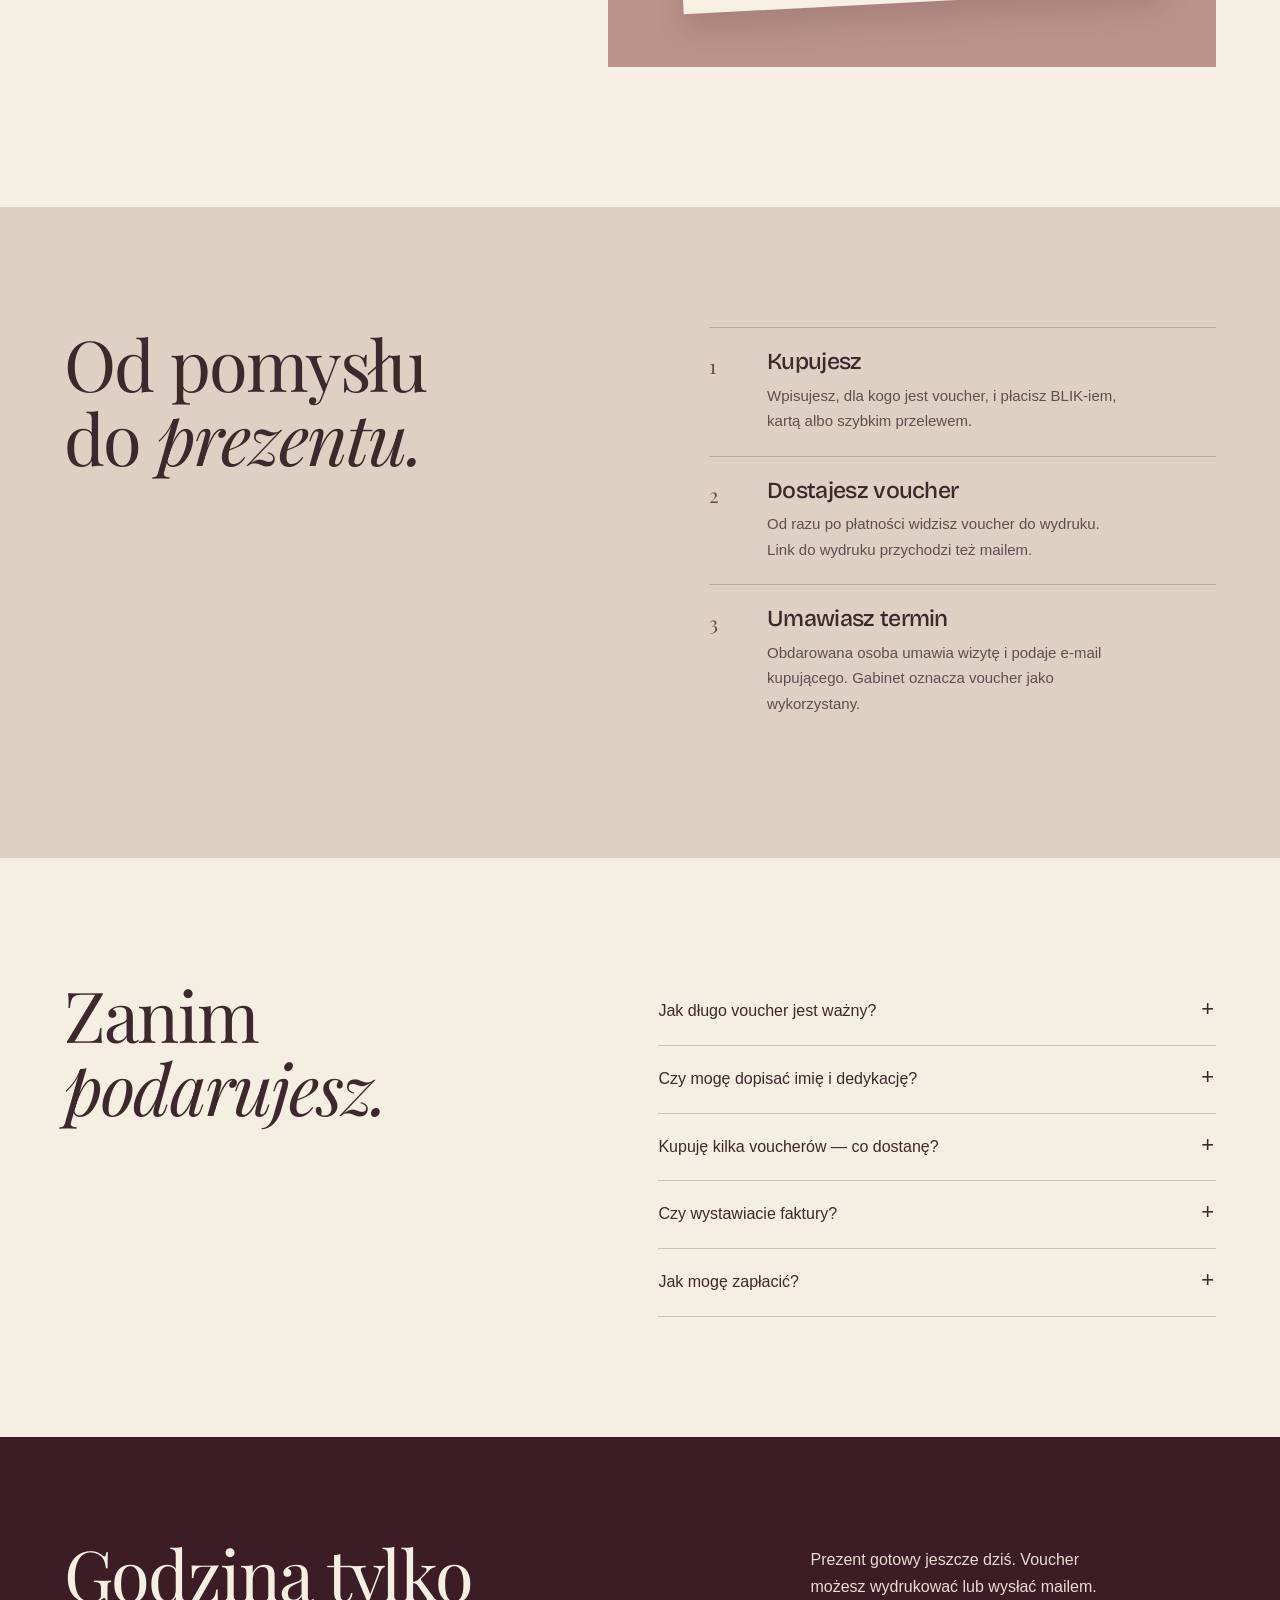
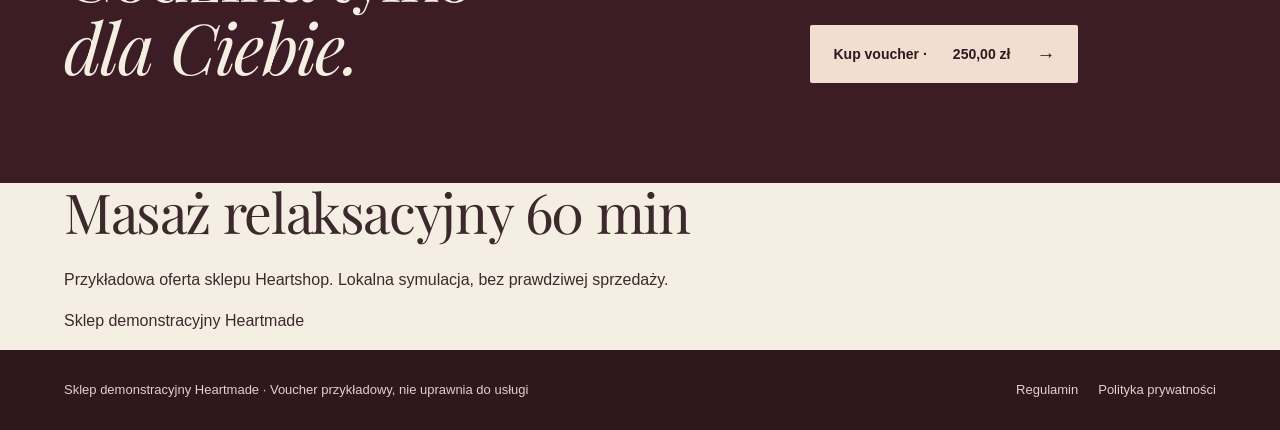
==== commit 46318dd6: "Book vouchers by buyer email with a secondary voucher number Owner decision for small businesses: th" ====
--- a/public/heartshop/index.html
+++ b/public/heartshop/index.html
@@ -50,7 +50,7 @@
     <div class="wrap gift-story-grid">
       <div class="gift-story-copy">
         <h2>Prezent, który daje <em>oddech.</em></h2>
-        <p>Voucher możesz spersonalizować imieniem i dedykacją. Po płatności dostaniesz kod oraz wersję do wydruku — gotową, by podarować ją dalej.</p>
+        <p>Voucher możesz spersonalizować imieniem i dedykacją. Po płatności dostaniesz voucher do wydruku — gotowy, by podarować go dalej.</p>
         <a class="gift-link" href="zamowienie.html">Podaruj voucher <span aria-hidden="true">↗</span></a>
       </div>
       <div class="gift-preview">
@@ -59,7 +59,7 @@
           <div class="ticket-top"><span>Voucher podarunkowy</span><span>60 min</span></div>
           <div class="ticket-main"><span>Masaż<br><em>relaksacyjny.</em></span></div>
           <div class="ticket-dedication"><span>Dla Ani</span><span>Chwila tylko dla Ciebie.</span></div>
-          <div class="ticket-bottom"><span>Przykładowy kod<br><strong>K7PM-4QXT</strong></span><span>Ważny<br><strong>12 miesięcy</strong></span></div>
+          <div class="ticket-bottom"><span>E-mail kupującego<br><strong>ania@example.com</strong></span><span>Ważny<br><strong>12 miesięcy</strong></span></div>
         </div>
       </div>
     </div>
@@ -69,8 +69,8 @@
       <h2>Od pomysłu<br>do <em>prezentu.</em></h2>
       <div class="gift-step-list">
         <div><span class="step-number">1</span><div><h3>Kupujesz</h3><p>Wpisujesz, dla kogo jest voucher, i płacisz BLIK-iem, kartą albo szybkim przelewem.</p></div></div>
-        <div><span class="step-number">2</span><div><h3>Dostajesz kod</h3><p>Od razu po płatności widzisz voucher do wydruku. Ten sam kod przychodzi też mailem.</p></div></div>
-        <div><span class="step-number">3</span><div><h3>Umawiasz termin</h3><p>Obdarowana osoba umawia wizytę i podaje kod. Gabinet oznacza go jako wykorzystany.</p></div></div>
+        <div><span class="step-number">2</span><div><h3>Dostajesz voucher</h3><p>Od razu po płatności widzisz voucher do wydruku. Link do wydruku przychodzi też mailem.</p></div></div>
+        <div><span class="step-number">3</span><div><h3>Umawiasz termin</h3><p>Obdarowana osoba umawia wizytę i podaje e-mail kupującego. Gabinet oznacza voucher jako wykorzystany.</p></div></div>
       </div>
     </div>
   </section>
@@ -80,7 +80,7 @@
       <div>
         <details><summary>Jak długo voucher jest ważny?</summary><p>12 miesięcy od dnia zakupu. Dokładna data ważności jest na voucherze i w mailu.</p></details>
         <details><summary>Czy mogę dopisać imię i dedykację?</summary><p>Tak. W zamówieniu wpiszesz, dla kogo jest voucher, i krótką dedykację. Obie rzeczy pojawią się na voucherze do wydruku.</p></details>
-        <details><summary>Kupuję kilka voucherów — co dostanę?</summary><p>Każdy voucher ma osobny kod, więc możesz je podarować różnym osobom.</p></details>
+        <details><summary>Kupuję kilka voucherów — co dostanę?</summary><p>Każdy voucher można wykorzystać osobno i ma własny numer. Przy rezerwacji każda obdarowana osoba podaje ten sam adres e-mail kupującego.</p></details>
         <details><summary>Czy wystawiacie faktury?</summary><p><!-- BEGIN INVOICE REQUEST -->
 Faktura na żądanie: odpowiedz na wiadomość z potwierdzeniem zamówienia i podaj numer zamówienia. Sprzedawca uzgodni z Tobą dane i ręcznie wystawi fakturę poza sklepem. To przykładowa instrukcja do zatwierdzenia przez sprzedawcę.
 <!-- END INVOICE REQUEST --></p></details>
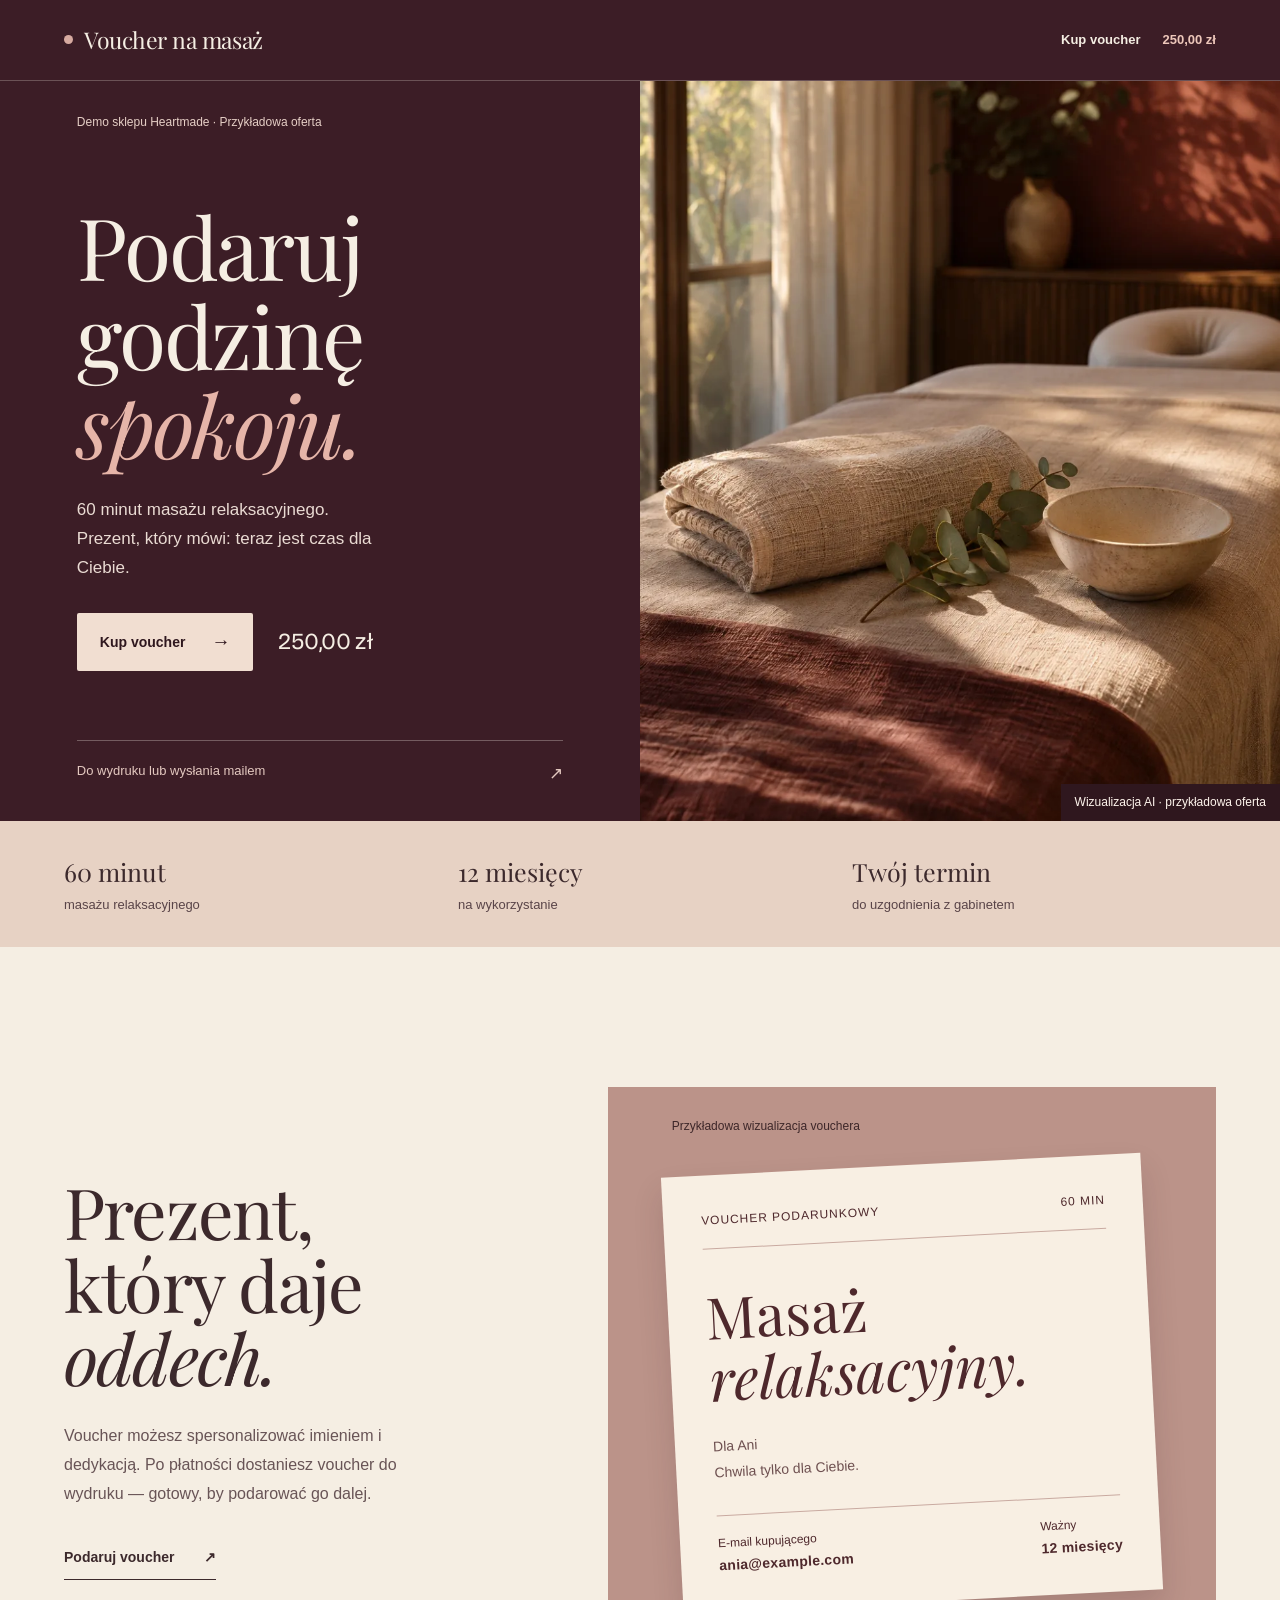
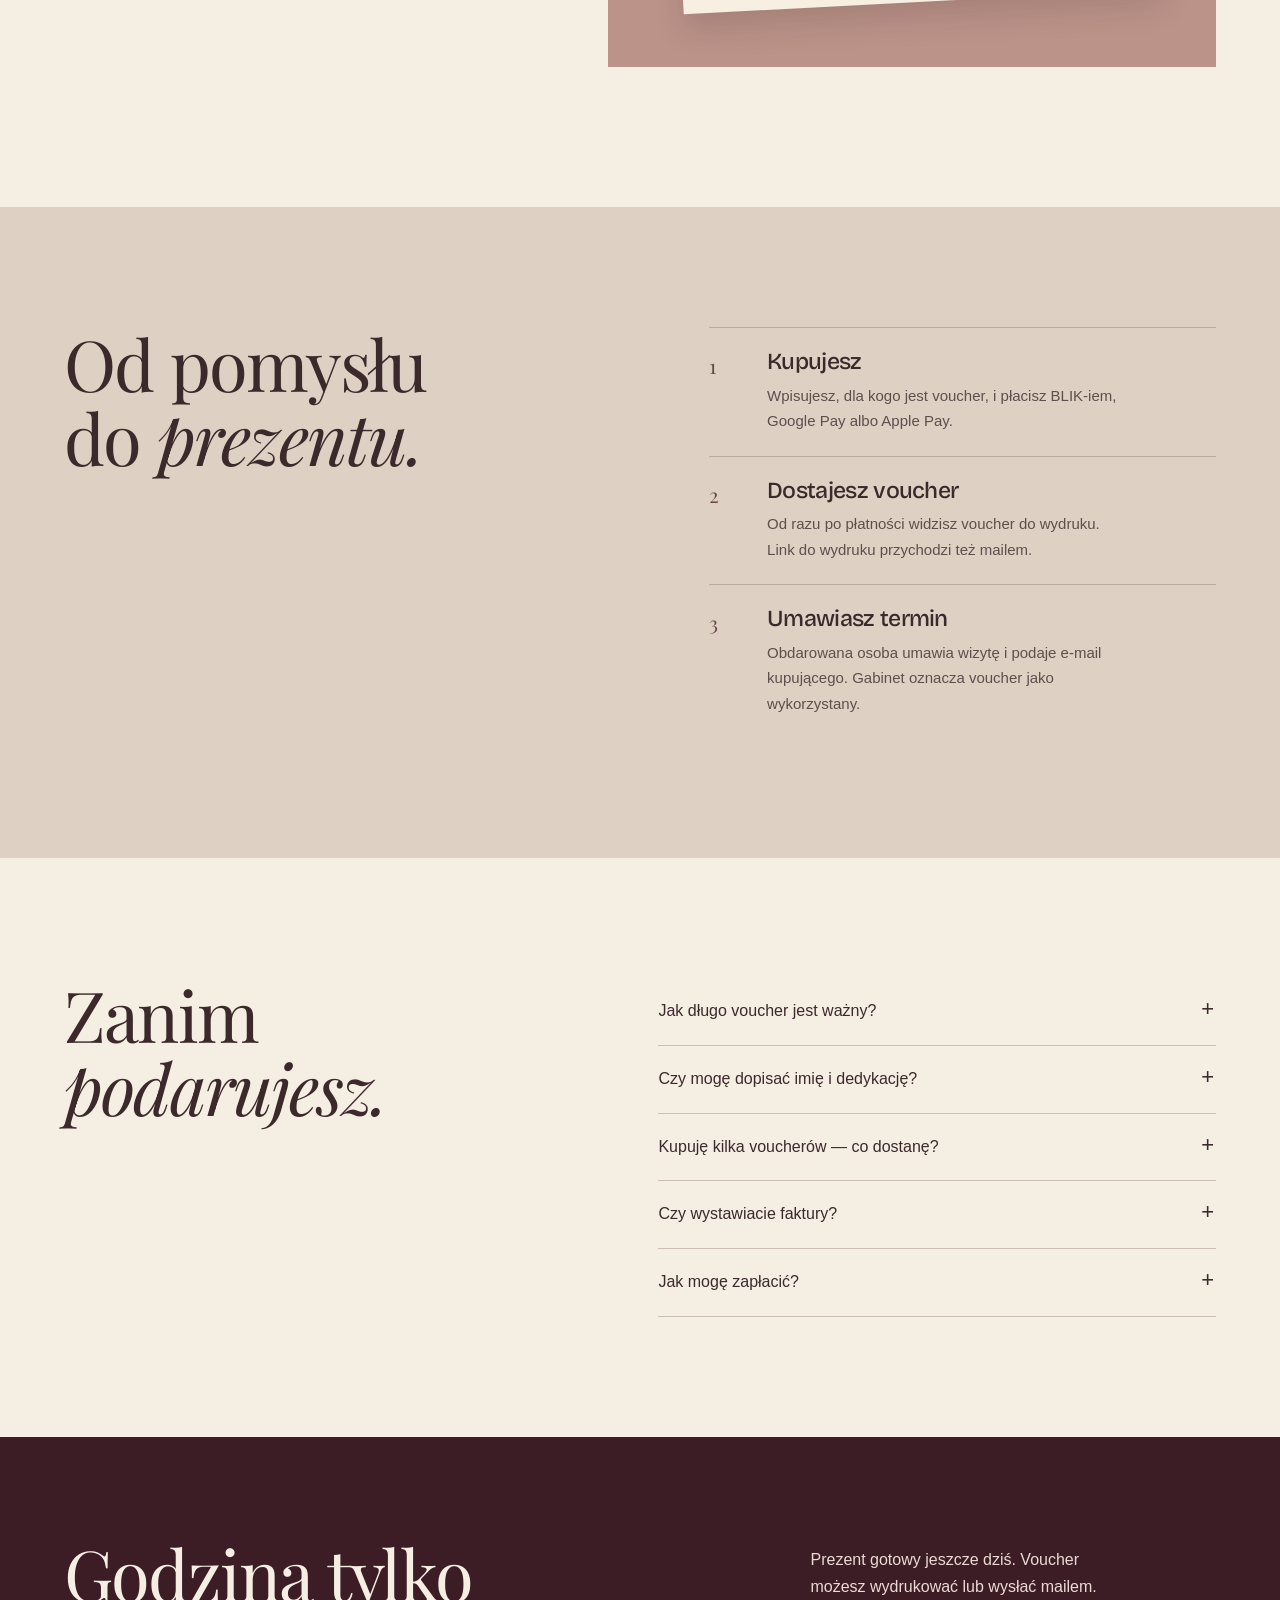
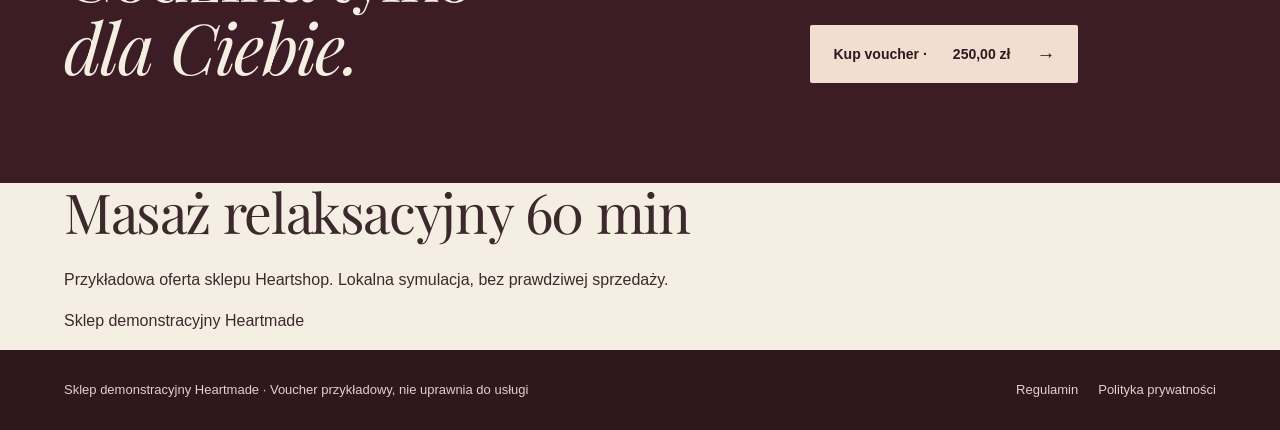
==== commit ef191e67: "Postcode autofill, no demo label, payment methods (owner fixes) Same owner fixes as the Heartmade de" ====
--- a/public/heartshop/index.html
+++ b/public/heartshop/index.html
@@ -68,7 +68,7 @@
     <div class="wrap gift-steps-grid">
       <h2>Od pomysłu<br>do <em>prezentu.</em></h2>
       <div class="gift-step-list">
-        <div><span class="step-number">1</span><div><h3>Kupujesz</h3><p>Wpisujesz, dla kogo jest voucher, i płacisz BLIK-iem, kartą albo szybkim przelewem.</p></div></div>
+        <div><span class="step-number">1</span><div><h3>Kupujesz</h3><p>Wpisujesz, dla kogo jest voucher, i płacisz BLIK-iem, Google Pay albo Apple Pay.</p></div></div>
         <div><span class="step-number">2</span><div><h3>Dostajesz voucher</h3><p>Od razu po płatności widzisz voucher do wydruku. Link do wydruku przychodzi też mailem.</p></div></div>
         <div><span class="step-number">3</span><div><h3>Umawiasz termin</h3><p>Obdarowana osoba umawia wizytę i podaje e-mail kupującego. Gabinet oznacza voucher jako wykorzystany.</p></div></div>
       </div>
@@ -84,7 +84,7 @@
         <details><summary>Czy wystawiacie faktury?</summary><p><!-- BEGIN INVOICE REQUEST -->
 Faktura na żądanie: odpowiedz na wiadomość z potwierdzeniem zamówienia i podaj numer zamówienia. Sprzedawca uzgodni z Tobą dane i ręcznie wystawi fakturę poza sklepem. To przykładowa instrukcja do zatwierdzenia przez sprzedawcę.
 <!-- END INVOICE REQUEST --></p></details>
-        <details><summary>Jak mogę zapłacić?</summary><p>BLIK-iem, Google Pay, Apple Pay albo szybkim przelewem. Płatności obsługuje Paymove.</p></details>
+        <details><summary>Jak mogę zapłacić?</summary><p>BLIK-iem, Google Pay albo Apple Pay. Płatności obsługuje Paymove.</p></details>
       </div>
     </div>
   </section>
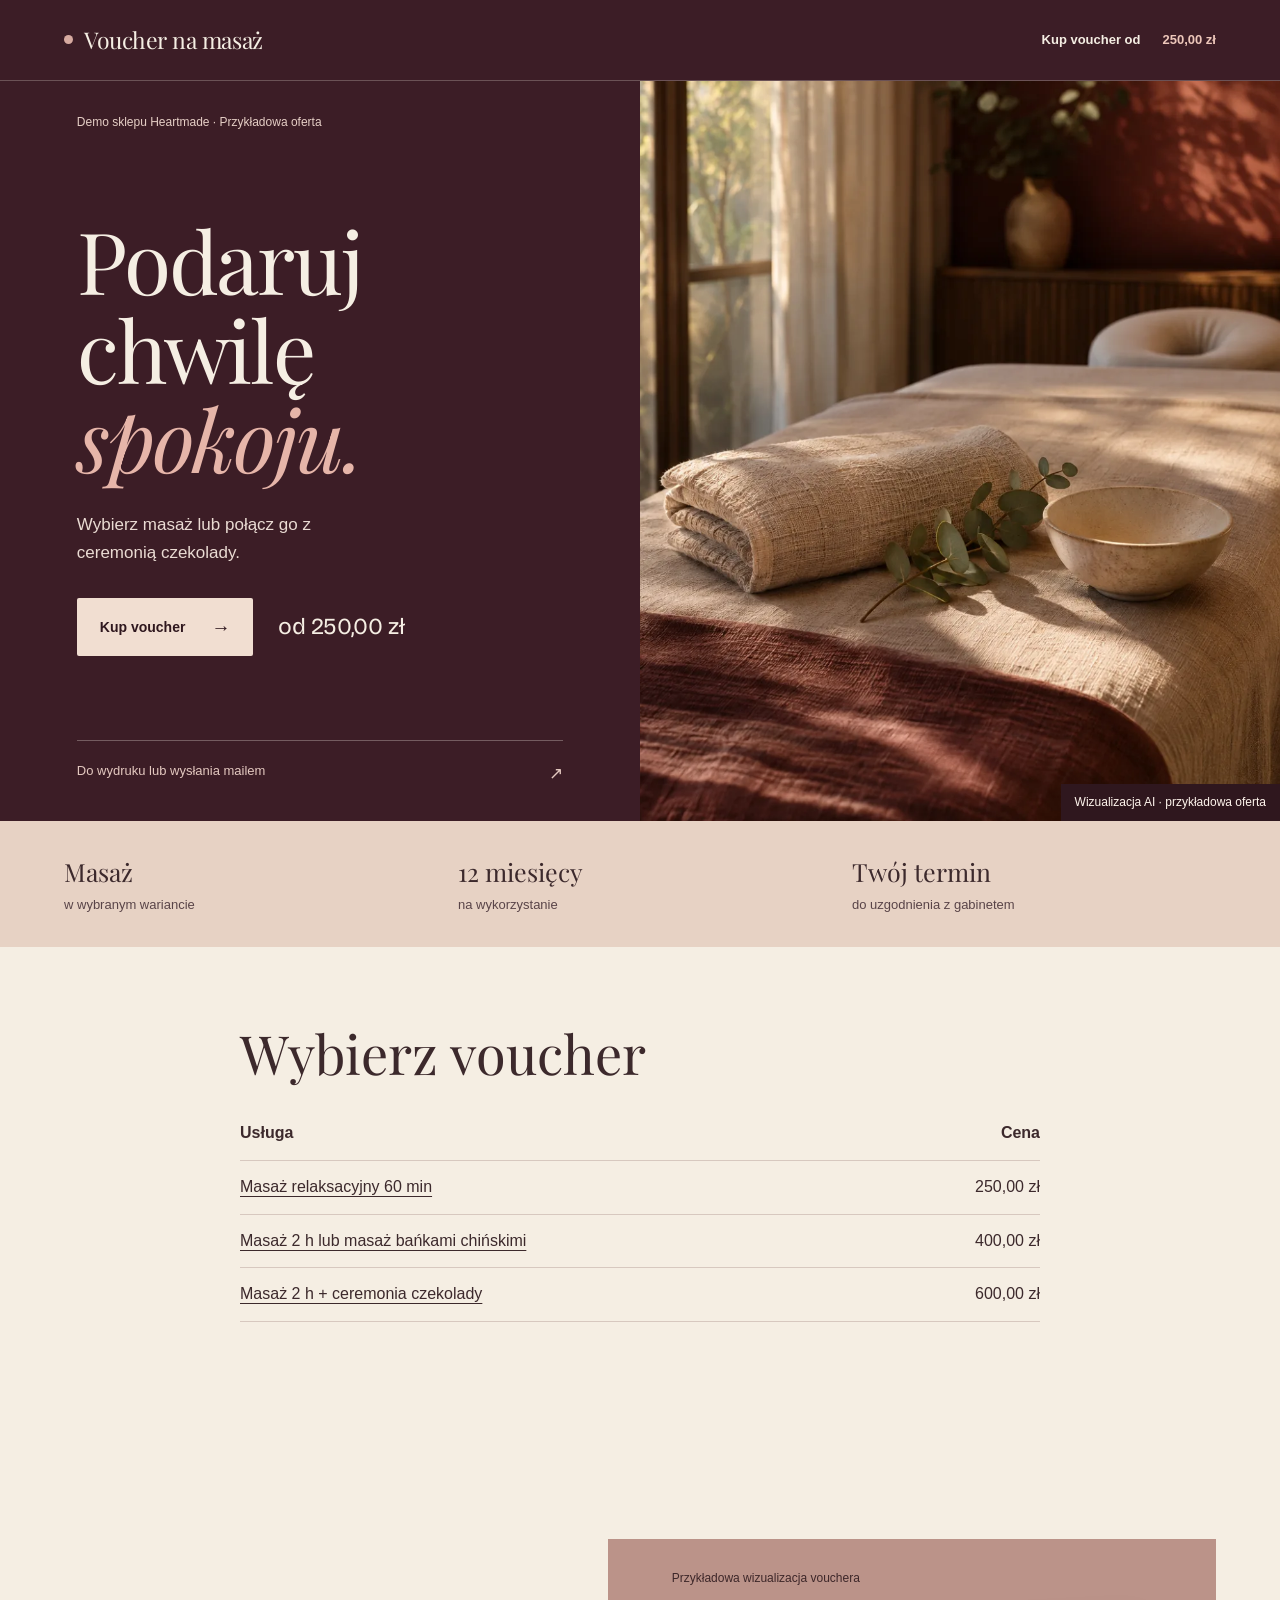
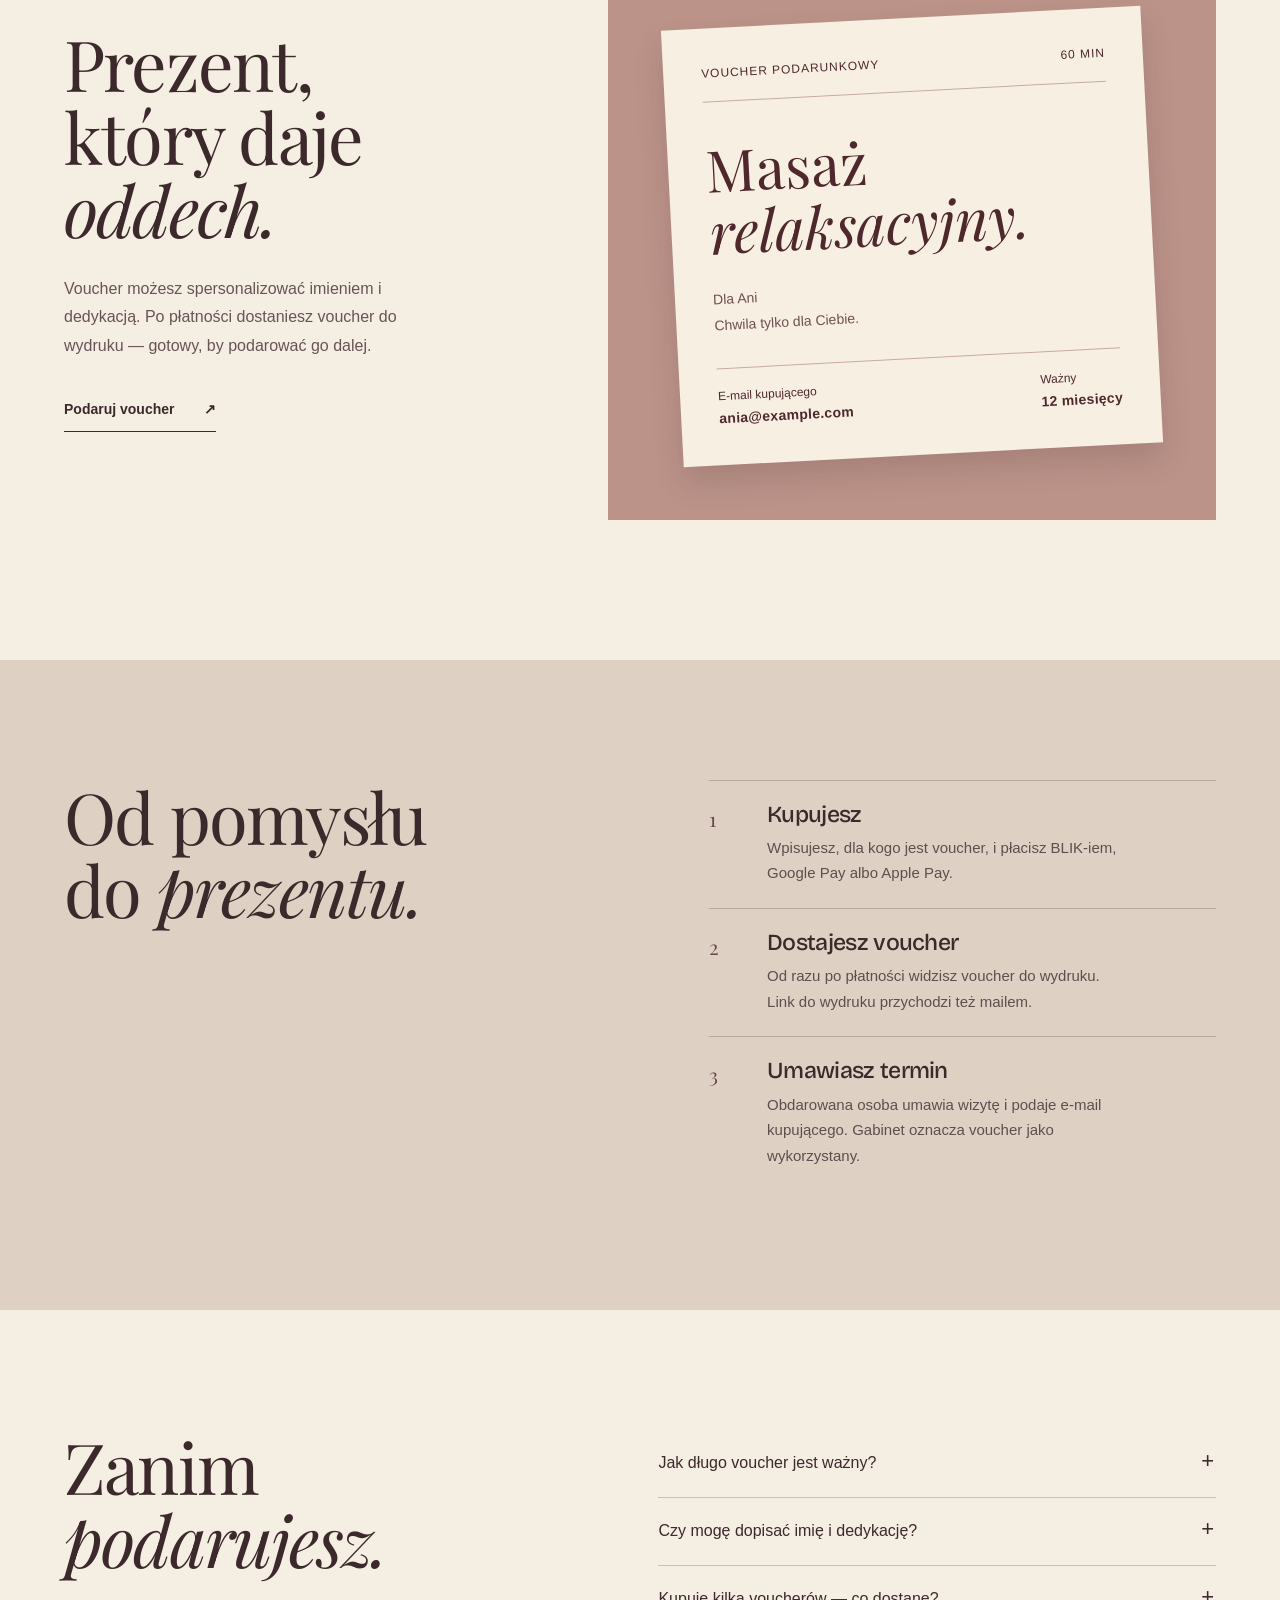
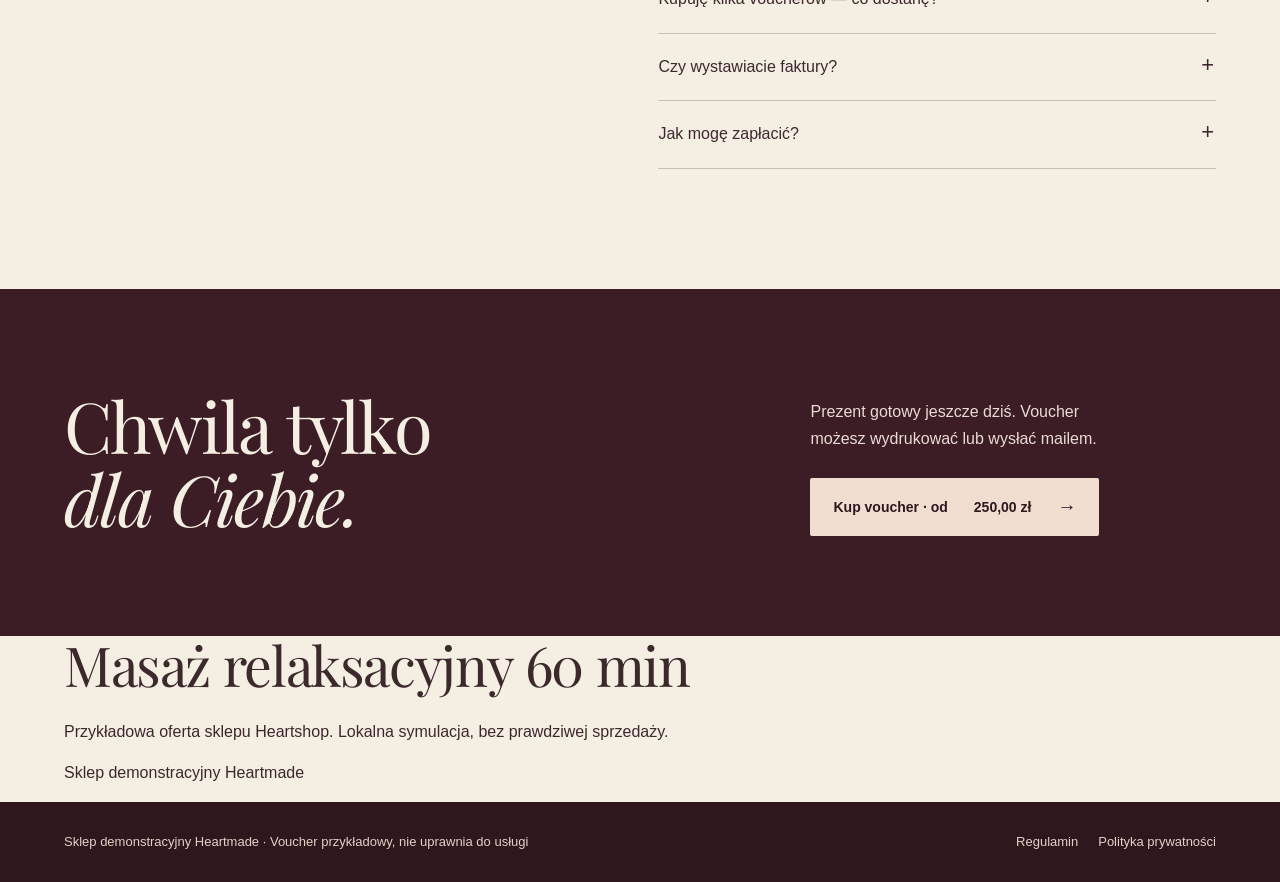
==== commit 17527a99: "Add configurable voucher pricing options and print purchased unit values" ====
--- a/public/heartshop/index.html
+++ b/public/heartshop/index.html
@@ -3,11 +3,11 @@
 <head>
 <meta charset="utf-8">
 <meta name="viewport" content="width=device-width, initial-scale=1">
-<title>Masaż relaksacyjny 60 min — Sklep demonstracyjny Heartmade</title>
+<title>Voucher na usługę — Sklep demonstracyjny Heartmade</title>
 <meta name="description" content="Przykładowa oferta sklepu Heartshop. Lokalna symulacja, bez prawdziwej sprzedaży.">
 <meta name="robots" content="noindex, nofollow">
 <link rel="stylesheet" href="assets/shop.css?v=10">
-<link rel="stylesheet" href="assets/voucher-landing.css?v=1">
+<link rel="stylesheet" href="assets/voucher-landing.css?v=2">
 <!-- BEGIN STOREFRONT METADATA -->
 
 <!-- END STOREFRONT METADATA -->
@@ -17,7 +17,7 @@
 <header class="site-header voucher-header on-night">
   <div class="wrap">
     <a class="brand" href="./">Voucher na masaż</a>
-    <div class="header-end"><a class="badge" href="zamowienie.html">Kup voucher <span data-price>250,00 zł</span></a></div>
+    <div class="header-end"><a class="badge" href="zamowienie.html">Kup voucher od <span data-price>250,00 zł</span></a></div>
   </div>
 </header>
 <main>
@@ -25,11 +25,11 @@
     <div class="gift-intro">
       <p class="gift-demo">Demo sklepu Heartmade · Przykładowa oferta</p>
       <div class="gift-intro-main">
-        <h1>Podaruj<br>godzinę <em>spokoju.</em></h1>
-        <p class="gift-lead">60 minut masażu relaksacyjnego. Prezent, który mówi: teraz jest czas dla Ciebie.</p>
+        <h1>Podaruj<br>chwilę <em>spokoju.</em></h1>
+        <p class="gift-lead">Wybierz masaż lub połącz go z ceremonią czekolady.</p>
         <div class="gift-purchase">
           <a class="btn" href="zamowienie.html">Kup voucher</a>
-          <span class="price" data-price>250,00 zł</span>
+          <span class="price">od <span data-price>250,00 zł</span></span>
         </div>
       </div>
       <p class="gift-intro-note">Do wydruku lub wysłania mailem <span aria-hidden="true">↗</span></p>
@@ -41,12 +41,17 @@
   </section>
   <section class="gift-essentials" aria-label="Informacje o voucherze">
     <div class="wrap gift-essentials-inner">
-      <p><strong>60 minut</strong><span>masażu relaksacyjnego</span></p>
+      <p><strong>Masaż</strong><span>w wybranym wariancie</span></p>
       <p><strong>12 miesięcy</strong><span>na wykorzystanie</span></p>
       <p><strong>Twój termin</strong><span>do uzgodnienia z gabinetem</span></p>
     </div>
   </section>
-  <section class="gift-story">
+  <!-- BEGIN VOUCHER PRICES -->
+<section class="voucher-pricing wrap"><table><caption>Wybierz voucher</caption><thead><tr><th scope="col">Usługa</th><th scope="col">Cena</th></tr></thead><tbody><tr><td><a href="zamowienie.html?offer=masaz-60">Masaż relaksacyjny 60 min</a></td><td data-offer-price="masaz-60">250,00 zł</td></tr>
+<tr><td><a href="zamowienie.html?offer=masaz-120">Masaż 2 h lub masaż bańkami chińskimi</a></td><td data-offer-price="masaz-120">400,00 zł</td></tr>
+<tr><td><a href="zamowienie.html?offer=masaz-czekolada">Masaż 2 h + ceremonia czekolady</a></td><td data-offer-price="masaz-czekolada">600,00 zł</td></tr></tbody></table></section>
+<!-- END VOUCHER PRICES -->
+<section class="gift-story">
     <div class="wrap gift-story-grid">
       <div class="gift-story-copy">
         <h2>Prezent, który daje <em>oddech.</em></h2>
@@ -90,8 +95,8 @@
   </section>
   <section class="gift-close">
     <div class="wrap gift-close-inner">
-      <h2>Godzina tylko<br><em>dla Ciebie.</em></h2>
-      <div><p>Prezent gotowy jeszcze dziś. Voucher możesz wydrukować lub wysłać mailem.</p><a class="btn" href="zamowienie.html">Kup voucher · <span data-price>250,00 zł</span></a></div>
+      <h2>Chwila tylko<br><em>dla Ciebie.</em></h2>
+      <div><p>Prezent gotowy jeszcze dziś. Voucher możesz wydrukować lub wysłać mailem.</p><a class="btn" href="zamowienie.html">Kup voucher · od <span data-price>250,00 zł</span></a></div>
     </div>
   </section>
 <!-- BEGIN STOREFRONT FACTS -->
@@ -101,7 +106,7 @@
 <footer class="site-footer">
   <div class="wrap"><span>Sklep demonstracyjny Heartmade · Voucher przykładowy, nie uprawnia do usługi</span><nav><a href="regulamin.html">Regulamin</a><a href="polityka-prywatnosci.html">Polityka prywatności</a></nav></div>
 </footer>
-<script src="assets/i18n.js?v=8"></script>
-<script src="assets/landing.js?v=5"></script>
+<script src="assets/i18n.js?v=9"></script>
+<script src="assets/landing.js?v=6"></script>
 </body>
 </html>
--- a/public/heartshop/assets/voucher-landing.css
+++ b/public/heartshop/assets/voucher-landing.css
@@ -82,3 +82,9 @@
  .gift-close{padding:70px 0}.gift-close-inner{grid-template-columns:1fr;gap:30px}
 }
 @media(prefers-reduced-motion:reduce){.voucher-landing .btn:hover{transform:none}}
+
+.voucher-pricing { padding-block: clamp(32px, 6vw, 80px); }
+.voucher-pricing table { width: 100%; max-width: 800px; margin: auto; border-collapse: collapse; }
+.voucher-pricing caption { text-align: left; font: 400 clamp(32px, 5vw, 54px)/1.1 Playfair, Georgia, serif; margin-bottom: 24px; }
+.voucher-pricing th, .voucher-pricing td { padding: 14px 0; text-align: left; border-bottom: 1px solid var(--line); }
+.voucher-pricing th:last-child, .voucher-pricing td:last-child { text-align: right; padding-left: 1em; white-space: nowrap; font-variant-numeric: tabular-nums; }
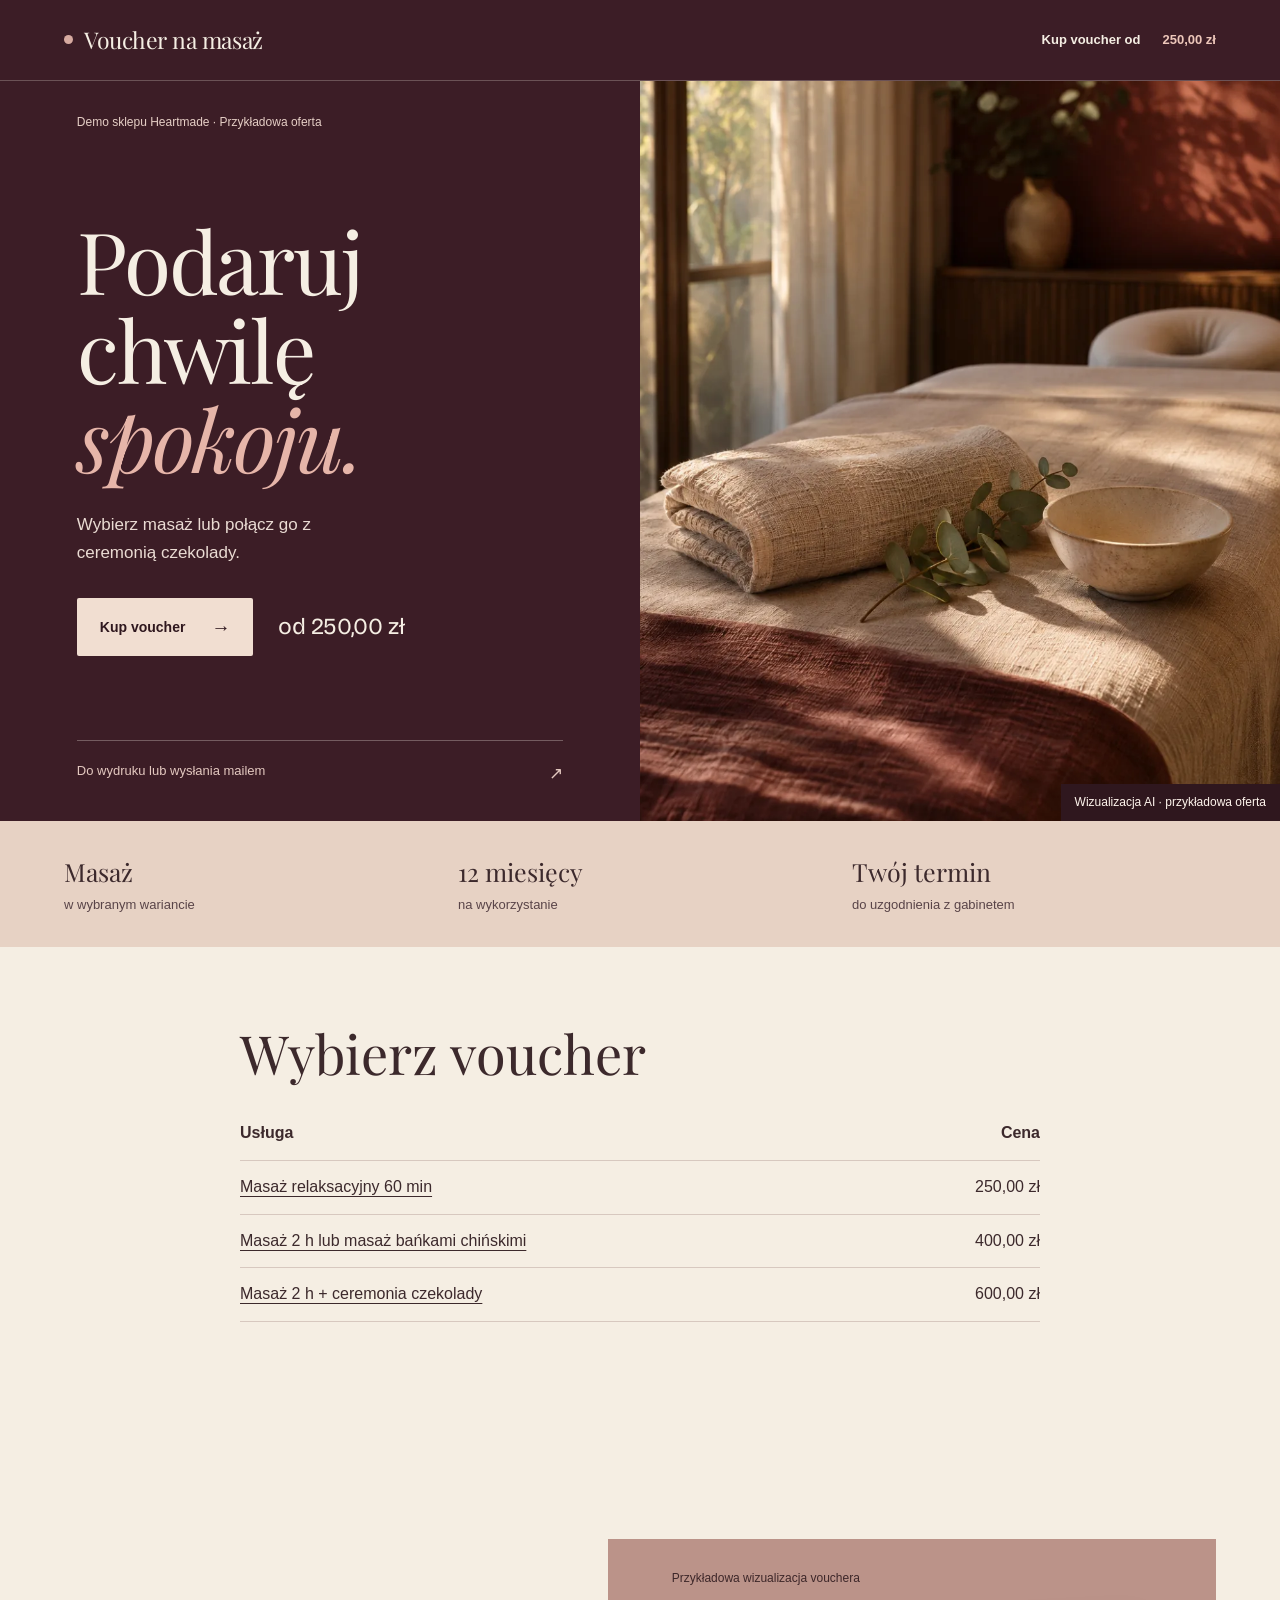
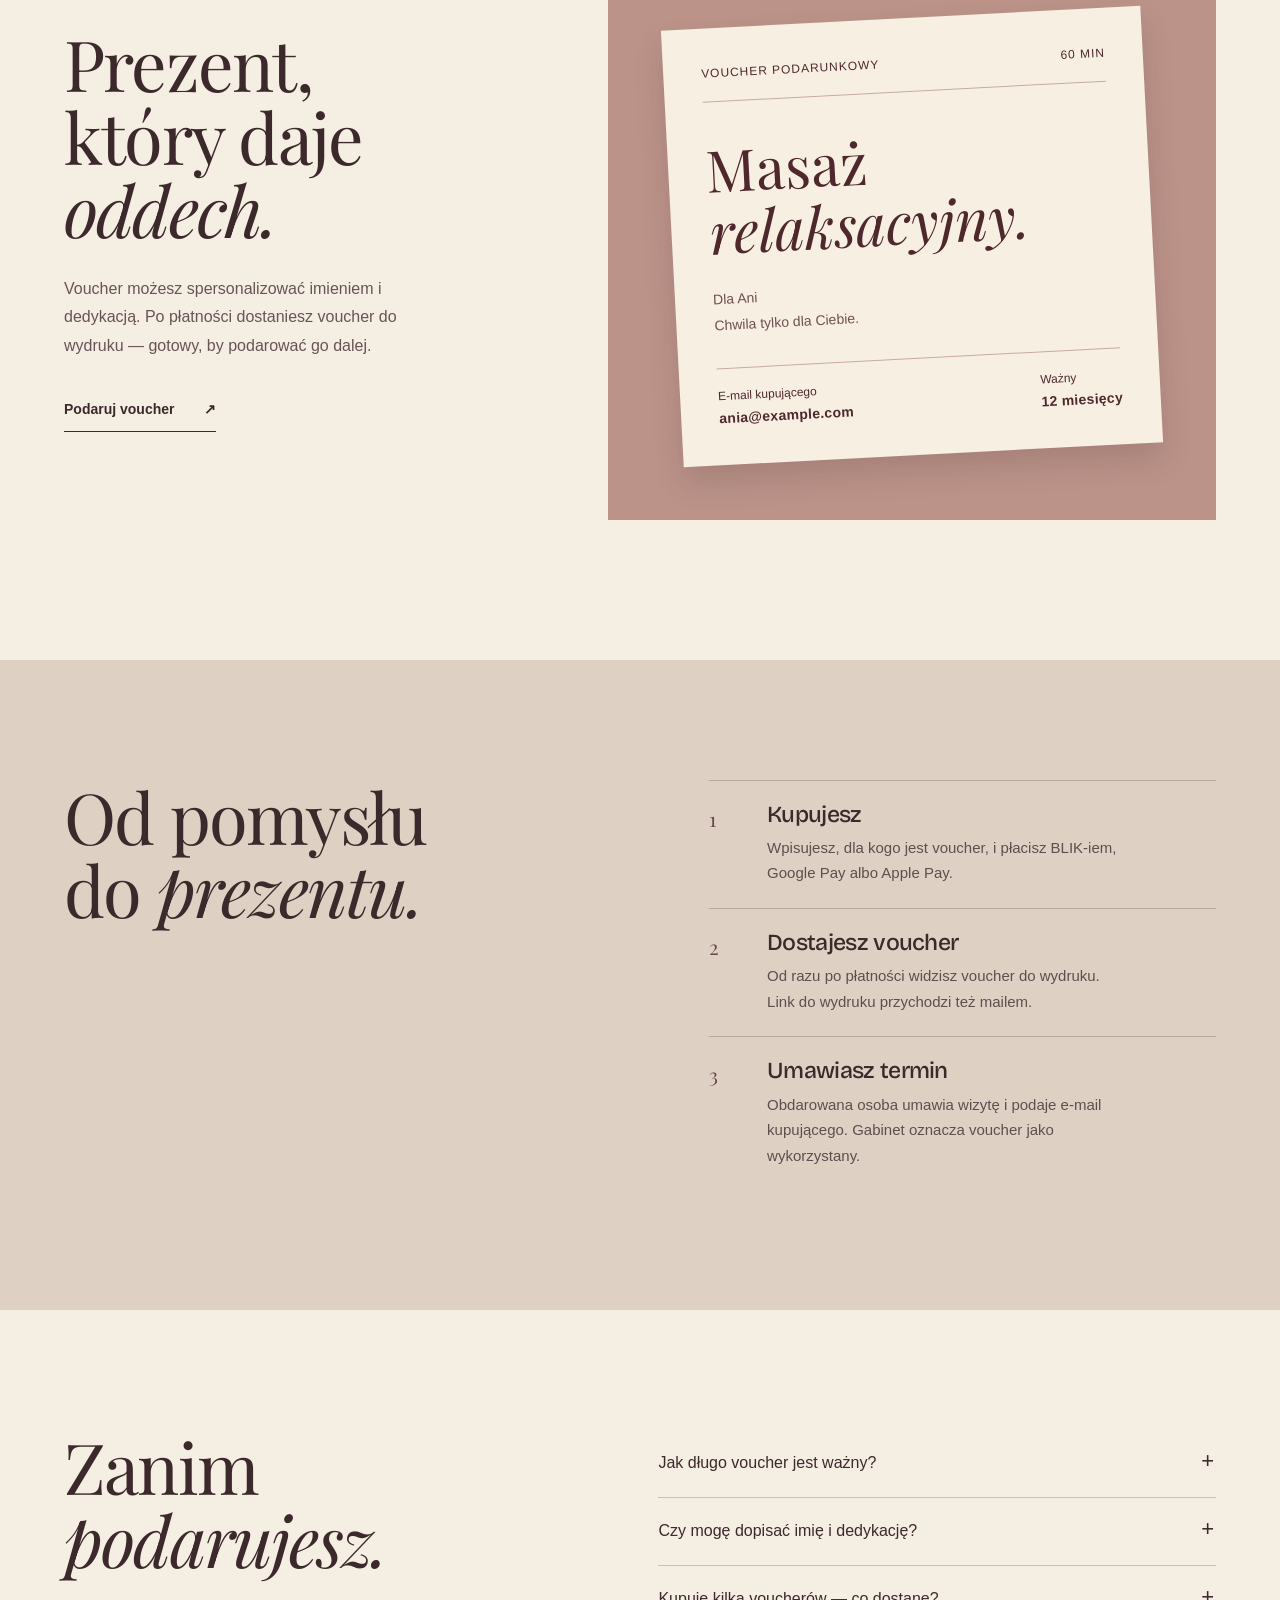
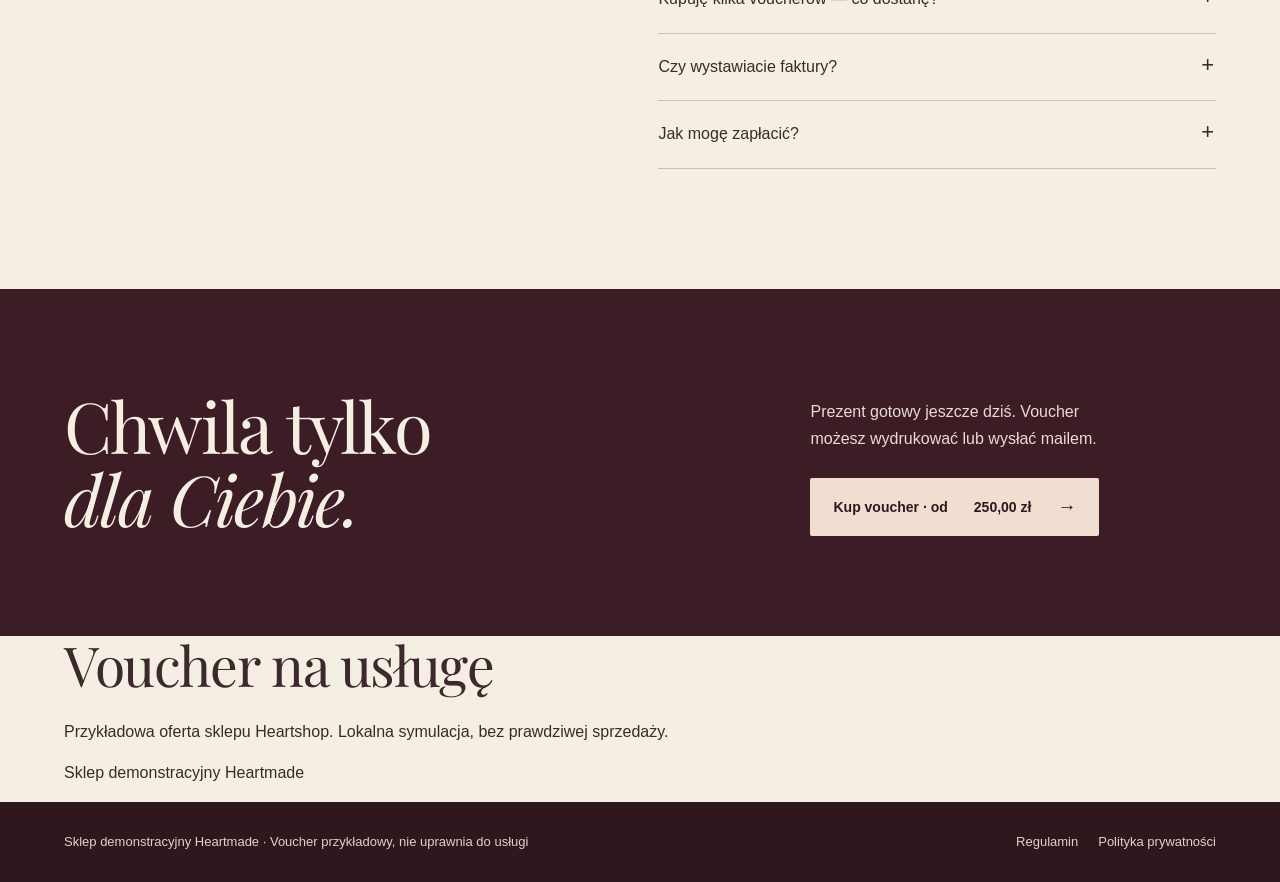
==== commit 44e081e0: "Offer only sellable vouchers and harden the price list build order.php now publishes `sellable` per " ====
--- a/public/heartshop/index.html
+++ b/public/heartshop/index.html
@@ -100,13 +100,13 @@
     </div>
   </section>
 <!-- BEGIN STOREFRONT FACTS -->
-<section class="wrap" aria-label="Oferta i sprzedawca"><h2>Masaż relaksacyjny 60 min</h2><p>Przykładowa oferta sklepu Heartshop. Lokalna symulacja, bez prawdziwej sprzedaży.</p><p>Sklep demonstracyjny Heartmade</p></section>
+<section class="wrap" aria-label="Oferta i sprzedawca"><h2>Voucher na usługę</h2><p>Przykładowa oferta sklepu Heartshop. Lokalna symulacja, bez prawdziwej sprzedaży.</p><p>Sklep demonstracyjny Heartmade</p></section>
 <!-- END STOREFRONT FACTS -->
 </main>
 <footer class="site-footer">
   <div class="wrap"><span>Sklep demonstracyjny Heartmade · Voucher przykładowy, nie uprawnia do usługi</span><nav><a href="regulamin.html">Regulamin</a><a href="polityka-prywatnosci.html">Polityka prywatności</a></nav></div>
 </footer>
-<script src="assets/i18n.js?v=9"></script>
-<script src="assets/landing.js?v=6"></script>
+<script src="assets/i18n.js?v=11"></script>
+<script src="assets/landing.js?v=7"></script>
 </body>
 </html>
